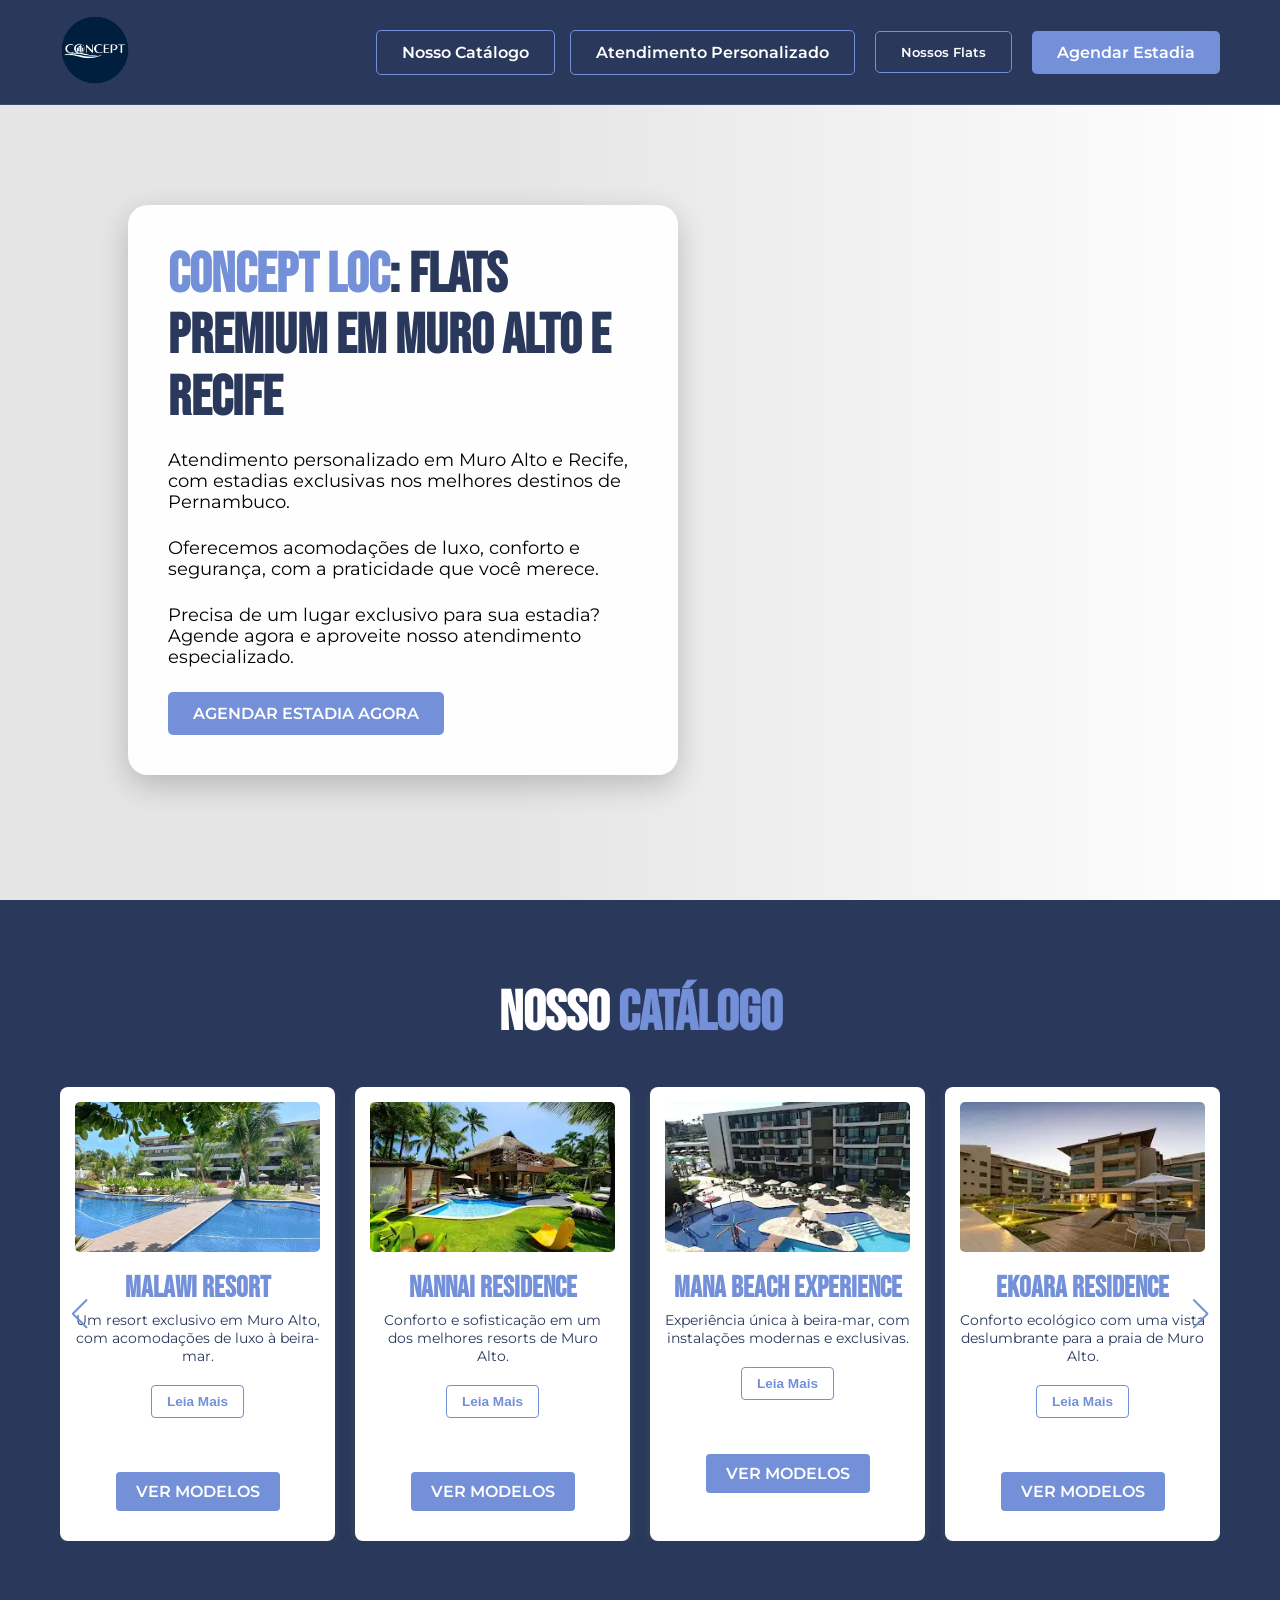
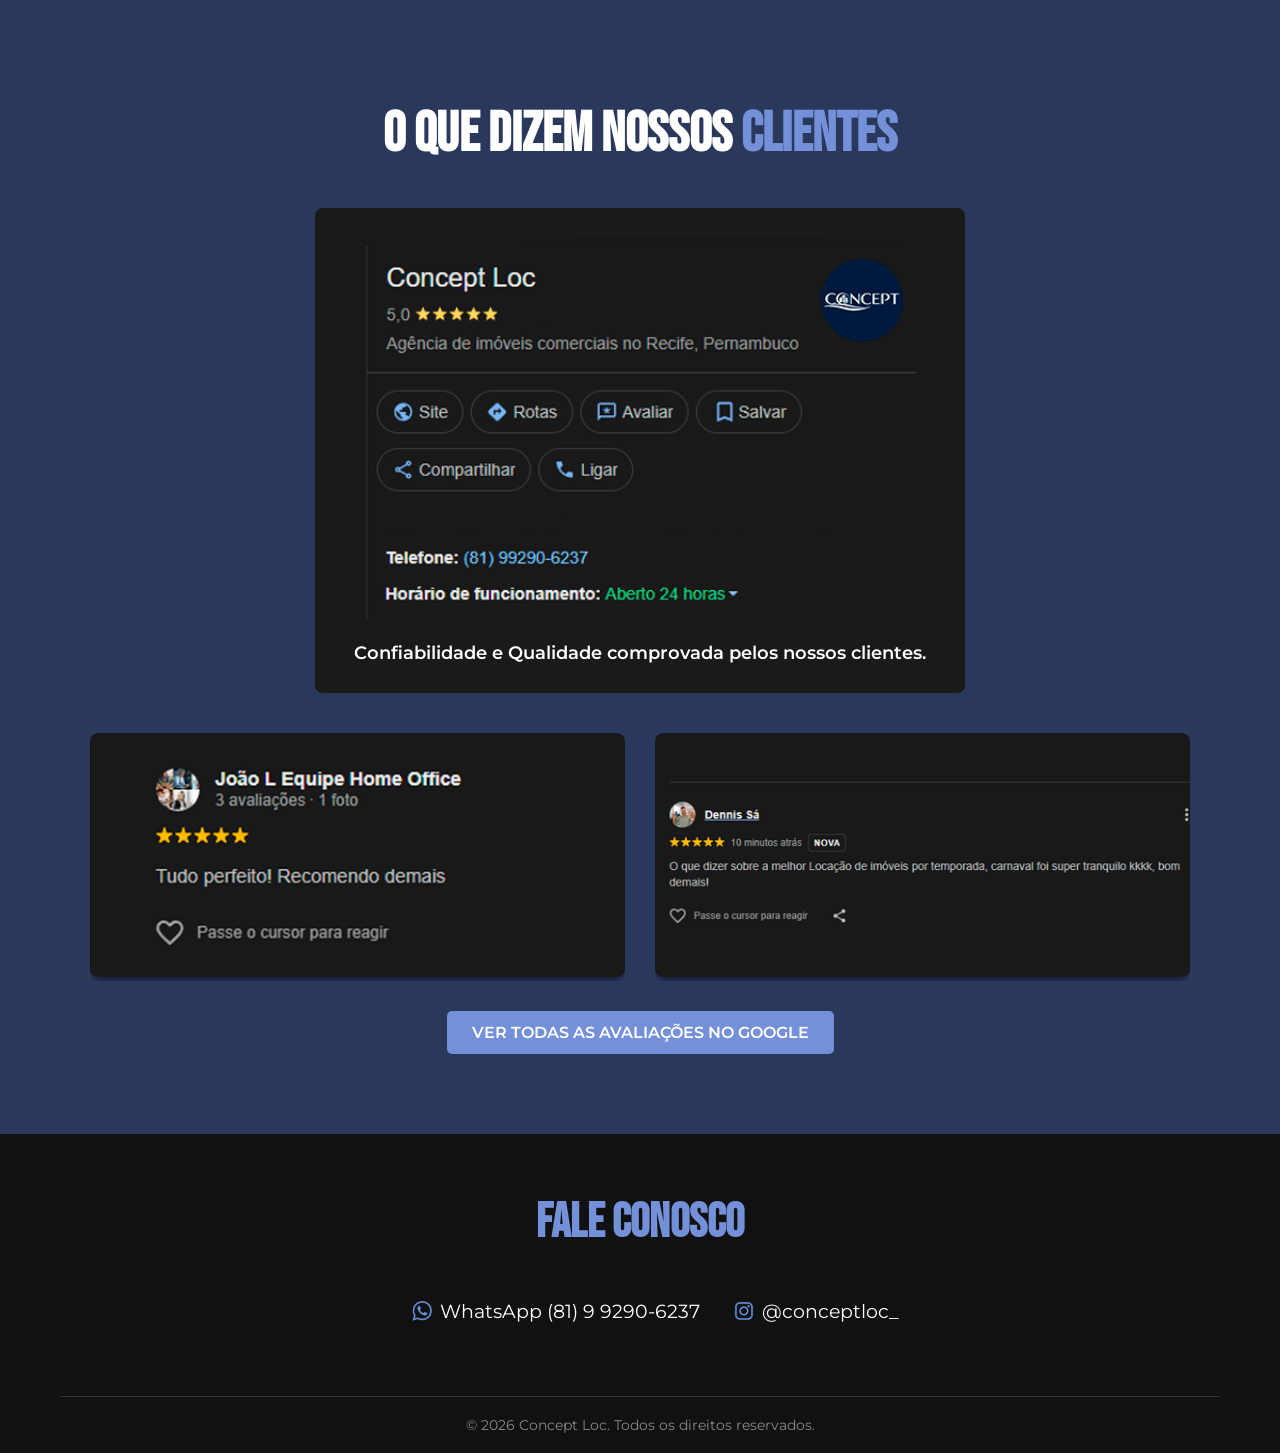
==== index.html @ c7fd6f1e "first commit - Estrutura Concept Loc" ====
<!DOCTYPE html>
<html lang="pt-br">

<head>
    <meta charset="UTF-8">
    <meta name="viewport" content="width=device-width, initial-scale=1.0">

    <title>Concept Loc | Flats Premium em Muro Alto e Recife - PE</title>

    <meta name="description" content="Estadias premium em flats exclusivos nos melhores destinos de Pernambuco. Unidades em Muro Alto e Recife com conforto, segurança e atendimento personalizado.">

    <meta name="robots" content="index, follow">

    <!-- Ajuste para o domínio oficial quando estiver definido -->
    <link rel="canonical" href="https://www.conceptloc.com.br/">

    <!-- Open Graph (Facebook, WhatsApp, Instagram DM, etc.) -->
    <meta property="og:locale" content="pt_BR">
    <meta property="og:site_name" content="Concept Loc">
    <meta property="og:title" content="Concept Loc | Estadias Premium em Flats Exclusivos em Pernambuco">
    <meta property="og:description" content="Hospedagem de alto padrão em Muro Alto e Recife. Flats selecionados com conforto, segurança e atendimento personalizado para lazer ou negócios.">
    <meta property="og:type" content="website">
    <meta property="og:url" content="https://www.conceptloc.com.br/">
    <!-- Ajuste para a URL real da imagem de destaque/logo -->
    <meta property="og:image" content="https://www.conceptloc.com.br/img/Logo-Concept Redonda.png">

    <!-- Twitter Cards -->
    <meta name="twitter:card" content="summary_large_image">
    <meta name="twitter:title" content="Concept Loc | Flats Premium em Muro Alto e Recife">
    <meta name="twitter:description" content="Estadias premium em Pernambuco com flats exclusivos, conforto, segurança e atendimento personalizado.">
    <meta name="twitter:image" content="https://www.conceptloc.com.br/img/Logo-Concept Redonda.png">

    <link href="https://fonts.googleapis.com/css2?family=Bebas+Neue&family=Montserrat:wght@400;600;700&display=swap" rel="stylesheet">
    <link rel="stylesheet" href="style.css">
    <link rel="stylesheet" href="https://unpkg.com/swiper/swiper-bundle.min.css"/>

    <link rel="icon" type="image/png" href="img/Logo-Concept Redonda.png">

    <link rel="apple-touch-icon" href="img/Logo-Concept Redonda.png">
</head>

<body>


    <header class="header">
    <div class="container navbar">
        <a href="#" class="logo-link">
            <img src="img/Logo-Concept Redonda.png" alt="Concept Loc" class="logo-img">
        </a>
        <nav>
            <div class="menu-mobile">
                <a href="#catalogo" class="btn btn-secundario">Nosso Catálogo</a>
                <a href="#atendimento" class="btn btn-secundario">Atendimento Personalizado</a>
                
                <div class="dropdown">
                    <button class="btn btn-secundario dropdown-btn">Nossos Flats</button>
                    
                    <div class="dropdown-content">
                        <a href="#muro-alto">Muro Alto</a>
                        <a href="#nannai">Nannai</a>
                        <a href="#mana-beach">Mana Beach</a>
                        <a href="#ekoara">Ekoara</a>
                        <a href="#recife">Recife</a>
                    </div>
                </div>
            </div>
            
            <a href="https://wa.me/5581992906237?text=Olá!%20Vim%20pelo%20site%20da%20Concept%20e%20gostaria%20de%20mais%20informações." class="btn btn-primario whatsapp-btn">Agendar Estadia</a>
            
            <button class="hamburger-btn" aria-label="Abrir Menu">
                <span class="bar"></span>
                <span class="bar"></span>
                <span class="bar"></span>
            </button>
        </nav>
    </div>
</header>

    <section class="hero-section">
    <div class="hero-content">
        <h1><span class="text-roxo">Concept Loc</span>: Flats Premium em Muro Alto e Recife</h1>
        
        <p>Atendimento personalizado em Muro Alto e Recife, com estadias exclusivas nos melhores destinos de Pernambuco.</p>
        
        <p>Oferecemos acomodações de luxo, conforto e segurança, com a praticidade que você merece.</p>
        
        <p>Precisa de um lugar exclusivo para sua estadia? Agende agora e aproveite nosso atendimento especializado.</p>

        <a href="https://wa.me/5581992906237?text=Olá!%20Vim%20pelo%20site%20da%20Concept%20e%20gostaria%20de%20mais%20informações." target="_self" class="btn btn-primario btn-contato-hero">AGENDAR ESTADIA AGORA</a>
    </div>
</section>

    <section class="servicos-section" id="servicos">
    <div class="container">
        <h2 class="title-section">NOSSO <span class="text-roxo">CATÁLOGO</span></h2>

        <div class="swiper mySwiper">
            <div class="swiper-wrapper">

                <!-- Muro Alto: Malawi Resort -->
                <div class="swiper-slide servico-card">
                    <img src="img/Malawi Resort.webp" alt="Malawi Resort" loading="lazy" class="servico-img">
                    <h3>Malawi Resort</h3>
                    <p>Um resort exclusivo em Muro Alto, com acomodações de luxo à beira-mar.</p>
                    <button class="btn-leia-mais" data-titulo="Malawi Resort"
                        data-descricao="<p>• Localizado em Muro Alto</p><p>• Praia privativa</p><p>• Acomodações de alto padrão</p>">Leia Mais</button>
                    <span class="preco-card">Luxo</span>
                    <a href="https://wa.me/5581992906237?text=Olá!%20Vim%20pelo%20site%20da%20Concept%20e%20gostaria%20de%20mais%20informações." target="_self" class="btn-card">VER MODELOS</a>
                </div>

                <!-- Muro Alto: Nannai Residence -->
                <div class="swiper-slide servico-card">
                    <img src="img/Nannai Muro Residence.webp" alt="Nannai Residence" loading="lazy" class="servico-img">
                    <h3>Nannai Residence</h3>
                    <p>Conforto e sofisticação em um dos melhores resorts de Muro Alto.</p>
                    <button class="btn-leia-mais" data-titulo="Nannai Residence"
                        data-descricao="<p>• Localizado em Muro Alto</p><p>• Infraestrutura completa</p><p>• Atividades exclusivas</p>">Leia Mais</button>
                    <span class="preco-card">Conforto</span>
                    <a href="https://wa.me/5581992906237?text=Olá!%20Vim%20pelo%20site%20da%20Concept%20e%20gostaria%20de%20mais%20informações." target="_self" class="btn-card">VER MODELOS</a>
                </div>

                <!-- Muro Alto: Mana Beach Experience -->
                <div class="swiper-slide servico-card">
                    <img src="img/Mana Beach Experience.webp" alt="Mana Beach Experience" loading="lazy" class="servico-img">
                    <h3>Mana Beach Experience</h3>
                    <p>Experiência única à beira-mar, com instalações modernas e exclusivas.</p>
                    <button class="btn-leia-mais" data-titulo="Mana Beach Experience"
                        data-descricao="<p>• Localizado em Muro Alto</p><p>• Praia privada</p><p>• Comodidades premium</p>">Leia Mais</button>
                    <span class="preco-card">Exclusivo</span>
                    <a href="https://wa.me/5581992906237?text=Olá!%20Vim%20pelo%20site%20da%20Concept%20e%20gostaria%20de%20mais%20informações." target="_self" class="btn-card">VER MODELOS</a>
                </div>

                <!-- Muro Alto: Ekoara Residence -->
                <div class="swiper-slide servico-card">
                    <img src="img/Ekoara Residence.webp" alt="Ekoara Residence" loading="lazy" class="servico-img">
                    <h3>Ekoara Residence</h3>
                    <p>Conforto ecológico com uma vista deslumbrante para a praia de Muro Alto.</p>
                    <button class="btn-leia-mais" data-titulo="Ekoara Residence"
                        data-descricao="<p>• Sustentabilidade e conforto</p><p>• Localização privilegiada</p><p>• Ideal para famílias</p>">Leia Mais</button>
                    <span class="preco-card">Sustentável</span>
                    <a href="https://wa.me/5581992906237?text=Olá!%20Vim%20pelo%20site%20da%20Concept%20e%20gostaria%20de%20mais%20informações." target="_self" class="btn-card">VER MODELOS</a>
                </div>

                <!-- Recife: Icon Designer Living -->
                <div class="swiper-slide servico-card">
                    <img src="img/Icon Designer Living.webp" alt="Icon Designer Living" loading="lazy" class="servico-img">
                    <h3>Icon Designer Living</h3>
                    <p>Residência moderna e sofisticada no coração de Recife.</p>
                    <button class="btn-leia-mais" data-titulo="Icon Designer Living"
                        data-descricao="<p>• Localização em Recife</p><p>• Design contemporâneo</p><p>• Serviços de luxo</p>">Leia Mais</button>
                    <span class="preco-card">Elegante</span>
                    <a href="https://wa.me/5581992906237?text=Olá!%20Vim%20pelo%20site%20da%20Concept%20e%20gostaria%20de%20mais%20informações." target="_self" class="btn-card">VER MODELOS</a>
                </div>

                <!-- Recife: Beach Class Convention -->
                <div class="swiper-slide servico-card">
                    <img src="img/Beach Class Convention.webp" alt="Beach Class Convention" loading="lazy" class="servico-img">
                    <h3>Beach Class Convention</h3>
                    <p>Experiência de luxo no centro de Recife com acesso direto à praia.</p>
                    <button class="btn-leia-mais" data-titulo="Beach Class Convention"
                        data-descricao="<p>• Localização central em Recife</p><p>• Acesso exclusivo à praia</p><p>• Atendimento 5 estrelas</p>">Leia Mais</button>
                    <span class="preco-card">Premium</span>
                    <a href="https://wa.me/5581992906237?text=Olá!%20Vim%20pelo%20site%20da%20Concept%20e%20gostaria%20de%20mais%20informações." target="_self" class="btn-card">VER MODELOS</a>
                </div>

                <!-- Recife: Beach Class Santa Maria -->
                <div class="swiper-slide servico-card">
                    <img src="img/Beach Class Santa Maria.webp" alt="Beach Class Santa Maria" loading="lazy" class="servico-img">
                    <h3>Beach Class Santa Maria</h3>
                    <p>Acomodações de alto padrão, a poucos metros da praia.</p>
                    <button class="btn-leia-mais" data-titulo="Beach Class Santa Maria"
                        data-descricao="<p>• Localizado no centro de Recife</p><p>• Conforto e lazer</p><p>• Para toda a família</p>">Leia Mais</button>
                    <span class="preco-card">Exclusivo</span>
                    <a href="https://wa.me/5581992906237?text=Olá!%20Vim%20pelo%20site%20da%20Concept%20e%20gostaria%20de%20mais%20informações." target="_self" class="btn-card">VER MODELOS</a>
                </div>

            </div>
            <div class="swiper-button-next"></div>
            <div class="swiper-button-prev"></div>
        </div>
    </div>
</section>

    <!--
    <section class="marcas-section" id="marcas">
    <div class="container">
        <h2 class="title-section">NOSSAS <span class="text-roxo">LENTES</span></h2>
        
        <div class="swiper mySwiperMarcas">
            <div class="swiper-wrapper">
                <div class="swiper-slide logo-slide">
                    <img src="img/Lente-Kodak.jpg" alt="Lentes Kodak">
                </div>
                <div class="swiper-slide logo-slide">
                    <img src="img/Crizal.webp" alt="Lentes Crizal">
                </div>
                <div class="swiper-slide logo-slide">
                    <img src="img/Hoya.jpg" alt="Lentes Hoya">
                </div>
                <div class="swiper-slide logo-slide">
                    <img src="img/Varilux.jpg" alt="Lentes Varilux">
                </div>
                <div class="swiper-slide logo-slide">
                    <img src="img/transitions-optical-logo.png" alt="Lentes Transitions">
                </div>
                <div class="swiper-slide logo-slide">
                    <img src="img/Zeiss.png" alt="Lentes Zeiss">
                </div>
            </div>
        </div>
    </div>
</section>

-->

    <section class="reviews-section" id="avaliacoes">
        <div class="container">
            <h2 class="title-section">O QUE DIZEM NOSSOS <span class="text-roxo">CLIENTES</span></h2>

            <div class="nota-maxima-destaque">
                <img src="img/Concept Avaliações.png" alt="Alexandre Ótica tem Nota Máxima 5.0 no Google"
                    class="nota-img">
                <p>Confiabilidade e Qualidade comprovada pelos nossos clientes.</p>
            </div>

            <div class="swiper mySwiperReviews">
                <div class="swiper-wrapper">

                    <div class="swiper-slide review-slide">
                        <img src="img/Avaliação 1.png" alt="Print da avaliação 1 de cliente Alexandre Ótica" class="review-print">
                    </div>

                    <div class="swiper-slide review-slide">
                        <img src="img/Avaliação 2.png" alt="Print da avaliação 2 de cliente Alexandre Ótica" class="review-print">
                    </div>

                    <div class="swiper-slide review-slide">
                        <img src="img/Avaliação 3.png" alt="Print da avaliação 3 de cliente Alexandre Ótica" class="review-print">
                    </div>

                    <div class="swiper-slide review-slide">
                        <img src="img/Avaliação 4.png" alt="Print da avaliação 4 de cliente Alexandre Ótica" class="review-print">
                    </div>

                </div>

            </div>

            <a href="https://share.google/L5ARqfxOx1Hj3ybvo"
                target="_blank" class="btn btn-primario btn-avalie">
                VER TODAS AS AVALIAÇÕES NO GOOGLE
            </a>
        </div>
    </section>

    <footer class="footer-section" id="contato">
        <div class="container footer-principal">

            <div class="footer-top-row">

                <div class="footer-item">
                    <h4>FALE CONOSCO</h4>
                    <a href="https://wa.me/5581992906237?text=Olá!%20Vim%20pelo%20site%20da%20Concept%20e%20gostaria%20de%20mais%20informações." target="_self" class="social-link">
                        <img src="img/whatsapp logo.png" alt="WhatsApp" class="icon">
                        WhatsApp (81) 9 9290-6237
                    </a>
                    <a href="https://www.instagram.com/conceptloc_/" target="_blank" class="social-link">
                        <img src="img/instagram logo.png" alt="Instagram" class="icon">
                        @conceptloc_
                    </a>
                </div>
            </div>

            <div class="footer-copyright">
                <p>&copy; 2026 Concept Loc. Todos os direitos reservados.</p>
            </div>

        </div>
    </footer>

    <button id="scrollToTopBtn" title="Voltar ao Topo">
        &#9650;
    </button>

    <div id="modal-container" class="modal-container">
        <div class="modal-content">
            <button id="modal-close" class="modal-close">&times;</button>
            <h3 id="modal-title">Título do Serviço</h3>
            <p id="modal-description">Descrição detalhada do serviço.</p>
            <div id="modal-image-container">
            </div>
            <a id="modal-whatsapp-link" href="https://wa.me/5581992906237?text=Olá!%20Vim%20pelo%20site%20da%20Concept%20e%20gostaria%20de%20mais%20informações." target="_self" class="btn btn-primario modal-btn-agendar">AGENDAR VIA
                WHATSAPP</a>
        </div>
    </div>

    <script src="https://unpkg.com/swiper/swiper-bundle.min.js"></script>
    <script src="script.js"></script>
</body>

</html>
---- style.css ----
/* VARIÁVEIS DE COR E FONTE */
:root {
    --roxo-principal: #7390d8; /* Roxo para títulos e CTAs */
    --preto-fundo: #2a385c;
    --branco-texto: #ffffff;
    --bebas: 'Bebas Neue', sans-serif;
    --montserrat: 'Montserrat', sans-serif;
}

/* ESTILOS GERAIS */
* {
    margin: 0;
    padding: 0;
    box-sizing: border-box;
}

body {
    font-family: var(--montserrat);
    background-color: var(--preto-fundo);
    color: var(--branco-texto);
}

.container {
    max-width: 1200px;
    margin: 0 auto;
    padding: 0 20px;
}

/* --- TEXTO COM COR PERSONALIZADA (para 'SEU CARRO') --- */
.text-roxo {
    color: var(--roxo-principal);
}


/* --- BOTÕES (CTAs) --- */
.btn {
    display: inline-block;
    padding: 12px 25px;
    text-decoration: none;
    font-family: var(--montserrat);
    font-weight: 600;
    border-radius: 5px;
    transition: background-color 0.3s ease;
}

/* Botão principal (Agenda Agora Mesmo) */
.btn-primario {
    background-color:#7390d8;
    color: var(--branco-texto);
    border: none;
}
.btn-primario:hover {
    background-color: #2a385c; /* Roxo um pouco mais escuro */
}

/* Botão secundário (Nossos Serviços) */
.btn-secundario {
    /* CORRIGIDO: Cor do texto (letra) para branco */
    color: var(--cor-texto-principal); 
    border: 1px solid var(--roxo-principal);
    background-color: transparent; /* Mantém o fundo transparente */
}

.btn-secundario:hover {
    /* Manteve a lógica de hover original, mas com o texto branco */
    background-color: var(--roxo-principal);
    color: var(--cor-texto-principal);
}


/* --- CABEÇALHO / NAVBAR --- */
.header {
    background-color: var(--preto-fundo);
    width: 100%;
    /* Adicione estas propriedades para fixar o header */
    position: fixed; 
    top: 0;
    z-index: 1000; /* Garante que fique acima de outros elementos */
    /* Adicione esta transição para o efeito de deslize */
    transition: top 0.3s ease-in-out; 
    padding: 15px 0; /* Ajuste o padding, se necessário, para o header */
    border-bottom: 1px solid rgba(255, 255, 255, 0.1); /* Linha sutil para separar */
}

.header.hidden {
    top: -100px; /* Ajuste este valor se a altura do seu header for maior que 100px */
}

.navbar {
    display: flex;
    justify-content: space-between;
    align-items: center;
}

nav {
    display: flex;
    align-items: center; /* Alinha todos os itens (menu, whatsapp, hambúrguer) verticalmente */
    gap: 15px; /* Espaço entre os elementos de navegação */
}

/* --- LOGO (IMAGEM) --- */
.logo-img {
    height: 70px; /* Altura corrigida */
    width: auto;
    background-color: transparent; 
}

/* --- ESTILOS DO DROPDOWN (SUBMENU) --- */

/* Container pai (onde o botão "Mais Serviços" está) */
.dropdown {
    position: relative;
    display: inline-block;
    /* Ajuste o gap para encaixar o menu */
    margin: 0 5px; 
}

/* O botão que já está estilizado (btn btn-secundario) */
.dropdown-btn {
    display: inline-block;
    padding: 12px 25px;
    font-family: var(--montserrat);
    font-weight: 600;
    border-radius: 5px;
    transition: background-color 0.3s, border-color 0.3s, color 0.3s;
    
    /* Garante que ele herde corretamente as cores do .btn-secundario */
    /* Removido: background-color: transparent; */
    color: var(--branco-texto); /* <--- AJUSTADO PARA BRANCO */
    border: 1px solid var(--roxo-principal); /* <--- AJUSTADO PARA 1PX */
    
    /* Estilos específicos do botão/dropdown */
    cursor: pointer;
    line-height: normal;
    text-align: center;
}
.dropdown-btn:hover {
    background-color: var(--roxo-principal); /* Fundo roxo */
    color: var(--branco-texto); /* Texto branco no hover */
}


/* O conteúdo do submenu (inicialmente escondido) */

.dropdown.active .dropdown-content {
    display: block;
}

.dropdown-content {
    display: none;
    position: absolute;
    /* Posição no eixo X para alinhar com o botão */
    right: 0; 
    /* Posição no eixo Y, abaixo do botão */
    top: 100%; 
    background-color: var(--preto-fundo);
    min-width: 250px;
    box-shadow: 0px 8px 16px 0px rgba(0,0,0,0.5);
    z-index: 10; /* Garante que o menu fique por cima de outros elementos */
    border: 1px solid var(--roxo-principal);
    border-top: none; /* Para parecer que 'continua' do botão */
}

/* Estilo dos links dentro do submenu */
.dropdown-content a {
    color: var(--branco-texto);
    padding: 12px 16px;
    text-decoration: none;
    display: block;
    font-weight: 400;
    font-size: 0.95rem;
    border-bottom: 1px solid rgba(255, 255, 255, 0.1);
}

.dropdown-content a:last-child {
    border-bottom: none;
}

/* Efeito de hover nos links do submenu */
.dropdown-content a:hover {
    background-color: var(--roxo-principal);
    color: var(--branco-texto);
}

/* Ação: Mostra o submenu quando o mouse está sobre o container principal */
.dropdown:hover .dropdown-content {
    display: block;
}

/* --- SEÇÃO HERO --- */
.hero-section {
    background: linear-gradient(to right, rgba(0, 0, 0, 0.1) 40%, transparent 100%), 
                url('img/Mulher\ apontando\ e\ sorrindo.png') no-repeat right center/contain;
    background-color: #ffffff; 
    height: 100vh;
    display: flex;
    justify-content: flex-start; 
    align-items: center;
    text-align: left; 
    padding: 80px 10% 0 10%; 
    min-height: 600px;
}

.hero-content {
    max-width: 550px; 
    background-color: rgba(255, 255, 255, 0.95); /* Retângulo Branco com leve transparência */
    padding: 40px; /* Espaço interno para o texto não encostar na borda do retângulo */
    border-radius: 20px; /* Bordas arredondadas */
    box-shadow: 0 10px 30px rgba(0, 0, 0, 0.2); /* Sombra para dar profundidade */
}

.hero-content h1 {
    font-family: var(--bebas);
    font-size: 3.5rem; /* Reduzi levemente para caber melhor no container */
    color: #2a385c; /* Cor escura para contrastar com o fundo branco */
    margin-bottom: 20px;
    line-height: 1.1;
}

/* Mantendo sua classe de destaque, mas ajuste a cor para um roxo ou azul que combine com branco */
.text-roxo {
    color: #7390d8; 
}

.hero-content p {
    font-size: 1.1rem;
    font-weight: 400;
    margin-bottom: 25px;
    color: #000000; /* Texto cinza escuro para melhor leitura no branco */
}

/* Ajuste do botão para destacar sobre o branco */
.hero-content .btn-primario {
    display: inline-block;
}

/* Responsividade */
@media (max-width: 768px) {
    .hero-section {
        background: linear-gradient(rgba(0, 0, 0, 0.6), rgba(0, 0, 0, 0.6)), 
                    url('img/Mulher\ apontando\ e\ sorrindo.png') no-repeat center center/cover;
        text-align: center;
        justify-content: center;
        padding: 20px;
    }
    
    .hero-content {
        padding: 30px 20px;
        background-color: rgba(255, 255, 255, 0.9);
    }

    .hero-content h1 {
        font-size: 2.8rem;
    }
}

/* --- SEÇÃO SERVIÇOS / CARROSSEL --- */
.servicos-section {
    padding: 80px 0;
    text-align: center;
}

.title-section {
    font-family: var(--bebas);
    font-size: 3.5rem;
    margin-bottom: 40px;
}

/* Estilo do Cartão de Serviço */
.servico-card {
    background-color: #ffffff;
    padding: 15px;
    border-radius: 8px;
    box-shadow: 0 4px 8px rgba(145, 150, 74, 0.2);
    display: flex;
    flex-direction: column;
    align-items: center;
    text-align: center;
    height: auto !important;
}

.servico-img {
    width: 100%;
    height: 150px;
    object-fit: cover;
    border-radius: 5px;
    margin-bottom: 15px;
}

.servico-card h3 {
    font-family: var(--bebas);
    font-size: 1.8rem;
    color: var(--roxo-principal);
    margin-bottom: 5px;
}

.servico-card p {
    font-size: 0.9rem;
    color: #2a385c;
    flex-grow: 1;
    margin-bottom: 15px;
}

.btn-leia-mais {
    display: block;
    padding: 8px 15px;
    background-color: var(--roxo-principal); 
    color: var(--branco-texto);
    text-decoration: none;
    font-weight: 600;
    border-radius: 4px;
    border: none;
    cursor: pointer;
    transition: background-color 0.3s;
    margin-bottom: 10px;
    font-size: 0.9rem;
    align-self: stretch;
}

.btn-leia-mais:hover {
    background-color: #2a385c;
}

.preco-card {
    font-size: 1.5rem;
    font-weight: 700;
    color: var(--branco-texto);
    display: block;
    margin-bottom: 15px;
}

.btn-card {
    display: inline-block;
    padding: 10px 20px;
    background-color: var(--roxo-principal);
    color: var(--branco-texto);
    text-decoration: none;
    font-weight: 600;
    border-radius: 4px;
    transition: background-color 0.3s;
    margin-bottom: 15px;
}

.btn-card:hover {
    background-color: #2a385c;
}


/* --- SEÇÃO MARCAS (CARROSSEL INFINITO) --- */
.marcas-section {
    padding: 20px 0;
    background-color: #fff; 
    border-top: 1px solid #eee;
    overflow: hidden; 
}

.title-section {
    margin-bottom: 40px; /* Reduzi o padding de 80px para 40px para ficar mais próximo das logos */
    text-align: center;
}

.logo-slide {
    display: flex;
    justify-content: center;
    align-items: center;
    height: 100px;
    transition: transform 0.3s ease;
}

/* Efeito de zoom sutil ao passar o mouse */
.logo-slide:hover {
    transform: scale(1.1);
}

.logo-slide img {
    max-width: 150px;
    max-height: 60px;
    object-fit: contain;
    filter: none !important; /* Sempre coloridas */
    opacity: 1 !important;    /* Brilho total */
}

/* Remove a transição brusca do Swiper para parecer uma esteira contínua */
.mySwiperMarcas .swiper-wrapper {
    transition-timing-function: linear !important;
}


/* --- ESTILOS DA SEÇÃO DE AVALIAÇÕES --- */
.reviews-section {
    padding: 80px 0;
    text-align: center;
}

/* Estilo para o Destaque da Nota Máxima */
.nota-maxima-destaque {
    background-color: #1a1a1a; /* Fundo sutil para destacar */
    padding: 30px;
    border-radius: 8px;
    margin: 40px auto;
    max-width: 650px;
}

.nota-maxima-destaque .nota-img {
    width: 100%; /* Garante que a imagem se ajuste ao container */
    max-width: 1100px; /* Limita o tamanho da imagem da nota */
    height: auto;
    margin-bottom: 15px;
}

.nota-maxima-destaque p {
    font-size: 1.1rem;
    font-weight: 600;
    color: var(--branco-texto);
}

/* Estilo do Carrossel de Reviews */
.mySwiperReviews {
    max-width: 1100px; /* Limita a largura do carrossel */
    margin: 40px auto 30px auto; /* Espaçamento: 40px em cima, 60px em baixo */
    padding-bottom: 40px; /* Espaço para as bolinhas de paginação */
}

.review-slide {
    display: flex;
    justify-content: center;
    align-items: flex-start; /* Alinha o conteúdo ao topo se o carrossel tiver altura fixa */
    height: auto !important; /* Permite que o slide se ajuste à altura da imagem */
    border-radius: 8px;
    overflow: hidden;
}

.review-print {
    width: 100%; /* O print ocupa toda a largura do slide */
    height: auto;
    border-radius: 8px;
    /* Pode adicionar uma sombra para o efeito de "card" */
    box-shadow: 0 4px 15px rgba(0, 0, 0, 0.5); 
}


/* Cor dos pontos de paginação (reutilizando a cor roxa) */
.swiper-pagination-bullet-active {
    background: var(--roxo-principal) !important;
}

/* Estilo para o botão que irá abaixo do carrossel */
.btn-avalie {
    margin-top: 0px;
}

/* --- SEÇÃO CTA FINAL --- */
.cta-final-section {
    padding: 80px 0;
    text-align: center;
    background-color: var(--roxo-principal); /* Destaque em Roxo */
    color: var(--branco-texto);
}

.cta-final-section h2 {
    font-family: var(--bebas);
    font-size: 3rem;
    margin-bottom: -15px;
}

.cta-final-section p {
    font-size: 1.2rem;
    margin-bottom: 30px;
}

.cta-final-section .cta-btn {
    background-color: var(--preto-fundo); /* Botão Preto sobre o fundo Roxo */
    border: 2px solid var(--branco-texto);
}

.cta-final-section .cta-btn:hover {
    background-color: #1a1a1a;
    border-color: var(--branco-texto);
}

/* --- RODAPÉ (FOOTER) --- */
.footer-section {
    background-color: #111111;
    padding: 60px 0 0; /* Remove o padding de baixo, pois o copyright terá o seu */
}

/* Container para Localização e Fale Conosco (Top Row) */
.footer-top-row {
    display: flex;
    justify-content: space-around; /* Distribui o espaço entre os dois blocos */
    gap: 30px;
    padding-bottom: 40px;
    border-bottom: 1px solid #333; /* Linha divisória sutil */
}

.footer-item {
    /* Garante que ocupem 50% cada, alinhados no centro */
    flex-basis: 50%; 
    text-align: center;
    
}

.footer-item h4 {
    font-family: var(--bebas);
    font-size: 3rem;
    color: var(--roxo-principal);
    margin-bottom: 15px;
}

.footer-item p {
    font-size: 0.95rem;
    line-height: 1.6;
    color: rgba(255, 255, 255, 0.7);
}

/* Estilo para links de contato (WhatsApp e Insta) */
.social-link {
    display: inline-flex;
    align-items: center;
    color: #fff;
    text-decoration: none;
    font-size: 1.2rem; /* Aumentei um pouco o texto para acompanhar o ícone grande */
    margin: 5px 0;    /* Espaçamento vertical entre os links */
    transition: color 0.3s;
    width: fit-content; /* Garante que o link ocupe apenas o espaço necessário */
}

/* Ícones mantidos (se você os tiver adicionado) */
.social-link .icon {
    width: 80px;  /* Ajustei para 80px para não ficar desproporcional ao texto, mas você pode voltar para 100px */
    height: 80px; 
    margin-right: -22px; /* MARGEM NEGATIVA: Isso puxa o texto para "dentro" do espaço do ícone */
    object-fit: contain;
}

.social-link:hover {
    color: var(--roxo-principal);
    transform: scale(1.02); /* Dá um leve destaque ao passar o mouse */
}


/* --- DIREITOS RESERVADOS (BOTTOM) --- */
.footer-copyright {
    text-align: center;
    padding: 20px 0;
}

.footer-copyright p {
    font-size: 0.85rem;
    color: rgba(255, 255, 255, 0.5);
    margin: 0;
}

/* --- BOTÃO VOLTAR AO TOPO --- */
#scrollToTopBtn {
    display: none; /* Começa escondido, o JS vai mostrar */
    position: fixed;
    bottom: 20px;
    right: 20px;
    z-index: 9999; /* Garante que fique acima de todos os outros elementos */
    width: 50px;
    height: 50px;
    background-color: var(--roxo-principal);
    color: var(--branco-texto);
    border: none;
    border-radius: 50%;
    cursor: pointer;
    font-size: 24px;
    line-height: 50px; /* Centraliza o texto/ícone verticalmente */
    text-align: center;
    box-shadow: 0 4px 8px rgba(0, 0, 0, 0.4);
    transition: background-color 0.3s, opacity 0.3s;
}

#scrollToTopBtn:hover {
    background-color: #ffffff; /* Roxo um pouco mais escuro */
}

/* --- ESTILO DO BOTÃO LEIA MAIS --- */
.btn-leia-mais {
    display: inline-block;
    padding: 8px 15px;
    background-color: transparent; /* Fundo transparente */
    color: var(--roxo-principal); /* Texto roxo */
    border: 1px solid var(--roxo-principal); /* Borda roxa sutil */
    text-decoration: none;
    font-weight: 600;
    font-size: 0.85rem;
    border-radius: 4px;
    transition: all 0.3s;
    margin-top: 5px; /* Espaço entre o parágrafo e o botão */
    margin-bottom: 10px; /* Espaço entre "Leia Mais" e "Preço/Agendar" */
    cursor: pointer;
}

.btn-leia-mais:hover {
    background-color: var(--roxo-principal);
    color: var(--branco-texto);
}

/* --- ESTILOS DO MODAL (POP-UP) --- */
.modal-container {
    display: none; /* Começa escondido, o JS muda para 'flex' */
    position: fixed;
    top: 0;
    left: 0;
    width: 100%;
    height: 100%;
    background-color: rgba(0, 0, 0, 0.85); /* Fundo escuro transparente */
    z-index: 2000; /* Acima de tudo */
    justify-content: center;
    align-items: center;
    padding: 20px;
}

.modal-content {
    background-color: #1a1a1a; /* Fundo do modal mais escuro que a página */
    padding: 30px;
    border-radius: 8px;
    width: 90%;
    max-width: 500px;
    position: relative;
    box-shadow: 0 5px 15px rgba(0, 0, 0, 0.5);
    animation: fadeIn 0.3s ease-out;
}

@keyframes fadeIn {
    from { opacity: 0; transform: translateY(-20px); }
    to { opacity: 1; transform: translateY(0); }
}

.modal-close {
    position: absolute;
    top: 10px;
    right: 15px;
    background: none;
    border: none;
    color: var(--roxo-principal);
    font-size: 2rem;
    cursor: pointer;
}

.modal-content h3 {
    font-family: var(--bebas);
    font-size: 2.5rem;
    color: var(--roxo-principal);
    margin-bottom: 15px;
    border-bottom: 1px solid #333;
    padding-bottom: 5px;
}

.modal-content p {
    font-size: 1rem;
    line-height: 1.6;
    color: #ccc;
    margin-bottom: 10px;
    /* Estilo para as listas de bullet points que você forneceu */
    padding-left: 20px; 
    position: relative;
}

.modal-content p::before {
    content: '★'; /* Ícone de estrela como bullet point */
    color: var(--roxo-principal);
    position: absolute;
    left: 0;
    font-size: 0.8rem;
    top: 4px;
}

.modal-btn-agendar {
    margin-top: 20px;
    width: 100%; /* Botão de agendar em largura total */
    text-align: center;
}

/* --- ESTILOS PARA IFRAME RESPONSIVO (Google Reviews) --- */
.reviews-iframe-container-wrapper {
    margin: 40px auto;
    max-width: 800px; /* Limita a largura máxima do iframe no desktop */
    width: 100%;
    border-radius: 8px;
    overflow: hidden;
    box-shadow: 0 4px 15px rgba(0, 0, 0, 0.5);
}

.reviews-iframe-container-wrapper iframe {
    display: block; /* Remove espaços extras */
}

/* --- ESTILOS DOS BOTÕES DE NAVEGAÇÃO DO SWIPER (SETAS) --- */

/* Estilo para a cor das setas de navegação */
.swiper-button-next,
.swiper-button-prev {
    color: var(--roxo-principal) !important; /* Força a cor roxa definida */
    transition: transform 0.3s ease;
    /* Ajusta o tamanho da seta (o valor 'font-size' é usado como referência) */
    --swiper-navigation-size: 30px; 
}

/* Efeito ao passar o mouse */
.swiper-button-next:hover,
.swiper-button-prev:hover {
    transform: scale(1.1);
}

/* --- BOTÃO HAMBÚRGUER (SEMPRE OCULTO NO DESKTOP) --- */
.hamburger-btn {
    display: none; /* Oculto por padrão (Desktop) */
    background: none;
    border: none;
    cursor: pointer;
    padding: 10px;
    z-index: 1001; /* Fica acima do menu */
}

.hamburger-btn .bar {
    display: block;
    width: 25px;
    height: 3px;
    margin: 5px auto;
    background-color: var(--roxo-principal);
    transition: all 0.3s ease-in-out;
}


/* --- AJUSTE O MENU MOBILE PARA DESKTOP --- */
/* Garante que o menu mobile esteja em linha no Desktop */
.menu-mobile {
    display: flex; 
    align-items: center;
    gap: 15px; /* Espaçamento entre os botões */
}

/* Oculta o dropdown no DESKTOP quando o hover não estiver ativo, mas é melhor para mobile */
.menu-mobile .dropdown {
    /* Mantém o estilo que já está no seu CSS para desktop */
}

.whatsapp-btn {
    display: block; /* Garante que o WhatsApp esteja sempre visível no desktop */
}

/* --- MEDIA QUERIES (OTIMIZAÇÃO MOBILE) --- */

@media (max-width: 768px) {
    /* Ajustes Gerais para Telas Menores que 768px (Tablets e Celulares) */
    
    .container {
        padding: 0 15px; /* Reduz o padding lateral para maximizar o espaço */
    }
    
    .title-section {
        font-size: 3rem; /* Título de seção menor */
    }

    /* --- CABEÇALHO / NAVBAR --- */
    .header {
        padding: 10px 0; /* Padding menor no header */
    }

    .navbar {
        /* Mantenha o flex e use space-between para separar o logo da navegação */
        flex-direction: row; /* Volta a ser em linha */
        justify-content: space-between; /* Separa o logo da navegação */
        align-items: center; /* Alinha verticalmente */
        gap: 0; /* Remove o gap desnecessário */
        width: 100%; /* Garante que ocupe a largura total */
    }

    .logo-img {
        height: 45px; /* Ajuste para mobile */
    }
    
    /* Centraliza a navegação e ajusta o espaçamento dos botões */
    nav {
        display: flex;
        justify-content: flex-end; /* Mantém os botões à direita */
        width: auto; /* Permite que ocupe apenas o espaço necessário */
        gap: 5px; /* Adiciona um pequeno espaçamento entre os botões */
    }
    
    .btn {
        padding: 8px 10px; /* **DIMINUI OS BOTÕES** para que caibam na mesma linha */
        font-size: 0.8rem; /* Fonte menor */
        white-space: nowrap; /* Impede quebras de linha no texto do botão */
    }
    
    .btn-secundario {
        margin-right: 0; /* Remove a margem antiga */
    }

    .dropdown {
        /* Permite que o dropdown ocupe sua própria linha de navegação se necessário */
        width: auto; 
        margin: 0;
    }

    /* Ocultamos o hover para exibir o menu apenas por clique (melhor para touch) */
    .dropdown:hover .dropdown-content {
        display: none;
    }
    
    /* Faz o menu expandir para o lado */
    .dropdown-content {
        position: absolute;
        top: 100%;
        left: 0;
        right: auto;
        min-width: 200px;
        z-index: 100;
    }

    /* --- CORREÇÃO CRUCIAL PARA MOBILE: MOSTRAR NO CLIQUE --- */
    .dropdown.active .dropdown-content {
        display: block; 
    }
    /* -------------------------------------------------------- */
    
    /* --- SEÇÃO HERO --- */
    .hero-section {
        background: linear-gradient(rgba(0, 0, 0, 0.6), rgba(0, 0, 0, 0.6)), 
                    url('img/Pessoa\ com\ oculos\ 2\ Sem\ fundo.png') no-repeat center center/cover;
        text-align: center;
        justify-content: center;
        padding: 20px;
    }
    
    .hero-content {
        padding: 30px 20px;
        background-color: rgba(255, 255, 255, 0.9);
    }

    .hero-content h1 {
        font-size: 2.8rem;
    }

    /* --- SERVIÇOS / PACOTES --- */
    .servicos-section, .pacotes-section {
        padding: 60px 0; /* Reduz o padding vertical */
    }
    
    .servico-card {
        padding: 12px;
    }
    
    .servico-card h3 {
        font-size: 1.5rem; /* Título do card menor */
    }
    
    .preco-card {
        font-size: 1.3rem;
    }
    
    /* --- AVALIAÇÕES --- */
    .nota-maxima-destaque {
        padding: 20px;
        margin: 30px auto;
    }

    .nota-maxima-destaque p {
        font-size: 1rem;
    }
    
    /* Otimização dos prints de avaliação */
    .mySwiperReviews {
        padding-bottom: 30px; 
    }
    
    .review-print {
        max-width: 100%; /* Garante que a imagem ocupe o máximo de espaço do slide */
    }

    /* --- CTA FINAL --- */
    .cta-final-section {
        padding: 60px 0;
    }
    
    .cta-final-section h2 {
        font-size: 2rem;
    }
    
    .cta-final-section p {
        font-size: 1rem;
        margin-bottom: 20px;
    }

    /* --- RODAPÉ --- */
    .footer-section {
        padding-top: 40px;
    }
    
    .footer-top-row {
        flex-direction: column; 
        gap: 40px;
        padding-bottom: 30px;
    }
    
    .footer-item {
        /* Garante que ocupe a largura total no mobile e o texto continue centralizado */
        flex-basis: 100%;
        text-align: center;
    }

    /* Garante que os links de contato continuem centralizados */
    .social-link {
        display: flex;
        flex-direction: row;
        justify-content: center;
        margin: 8px 0; /* Ajusta a margem para empilhar se necessário */

    }
    
    .footer-copyright {
        padding: 15px 0;
    }
    
    #scrollToTopBtn {
        width: 40px;
        height: 40px;
        bottom: 50px;
        right: 50px;
        font-size: 20px;
        line-height: 40px;
    }
    .modal-content {
        max-width: 95%;
        padding: 20px;
    }

    .modal-content h3 {
        font-size: 1.8rem;
    }

    .modal-content p {
        font-size: 1rem;
    }

    .swiper-button-next,
    .swiper-button-prev {
        /* Diminui o tamanho das setas no mobile */
        --swiper-navigation-size: 20px; 
        
        /* Afasta um pouco das bordas (ajuste se necessário) */
        top: 50%;
        margin-top: -10px;
        transform: translateY(-50%);
    }

    /* MOSTRA O BOTÃO HAMBÚRGUER E OCULTA O MENU POR PADRÃO */
    .hamburger-btn {
        display: block; /* Mostra no Mobile */
        order: 2; /* Coloca o hambúrguer logo após o logo, se necessário, mas antes do WhatsApp */
        margin-right: 0;
    }

    /* Oculta os itens de navegação (exceto WhatsApp) por padrão no mobile */
    .menu-mobile {
        display: none; /* **OCULTA o menu completo por padrão no mobile** */
        flex-direction: column;
        position: absolute;
        top: 75px; 
        right: 0;
        width: 100%;
        background-color: var(--preto-fundo);
        border-top: 1px solid var(--roxo-principal);
        z-index: 999;
        padding: 20px;
        box-shadow: 0 8px 16px rgba(0, 0, 0, 0.5);
        align-items: flex-start;
        /* Adicionado para garantir o alinhamento correto dos itens */
        gap: 0; 
    }

    /* Classe para mostrar o menu quando o botão for clicado */
    .menu-mobile.active {
        display: flex;
    }
    
    /* Estilo dos links dentro do menu mobile */
    .menu-mobile a.btn {
        margin: 10px 0; /* Espaçamento vertical */
        width: 100%; /* Ocupa a largura total */
        text-align: left;
    }

    /* Ajuste para o Dropdown dentro do Menu Mobile */
    .menu-mobile .dropdown {
        width: 100%;
        margin: 10px 0;
    }
    .menu-mobile .dropdown-btn {
        width: 100%;
        text-align: left;
    }
    .menu-mobile .dropdown-content {
        position: static; /* Ocupa o fluxo normal para abrir abaixo */
        width: 100%;
        border-top: 1px solid var(--roxo-principal);
    }
    .menu-mobile .dropdown-content a {
        padding-left: 50px; /* Recuo para subitens */
    }

    /* Oculta os botões originais no mobile, para que apenas o hambúrguer e o WhatsApp apareçam */
    nav .btn-secundario {
        /* Se você já tem a classe .menu-mobile, não precisa mais disso,
           mas se sobrar algum elemento, use: display: none; */
    }
    
    /* Coloca o botão WhatsApp na posição mais à direita */
    .whatsapp-btn {
        order: 1; /* Garante que fique depois do hambúrguer (ou o último elemento visível) */
        margin-left: auto; /* Empurra para a direita */
        margin-right: 25px;
    }
    
}

/* NOVO: Ajustes para telas muito pequenas (ex: 320px - 480px) */
@media (max-width: 480px) {
    .container {
        padding: 0 10px; /* Padding mínimo */
    }
    
    /* --- CABEÇALHO / NAVBAR --- */
    nav {
        gap: 3px; /* Espaço mínimo entre os botões */
    }
    
    .btn {
        padding: 7px 8px; /* Botões ainda menores */
        font-size: 0.75rem; 
    }
    
    .logo-img {
        height: 40px;
    }

    .dropdown {
            margin: 0;
        }
        .dropdown-btn {
            padding: 7px 8px; /* Mantém o tamanho pequeno */
        }
    
    /* --- SEÇÃO HERO --- */
    .hero-section {
        background: linear-gradient(rgba(0, 0, 0, 0.6), rgba(0, 0, 0, 0.6)), 
                    url('img/Pessoa\ com\ oculos\ 2\ Sem\ fundo.png') no-repeat center center/cover;
        text-align: center;
        justify-content: center;
        padding: 20px;
    }
    
    .hero-content {
        padding: 30px 20px;
        background-color: rgba(255, 255, 255, 0.9);
    }

    .hero-content h1 {
        font-size: 2.8rem;
    }

    /* Otimização da nota máxima no mobile estreito */
    .nota-maxima-destaque {
        margin: 20px 0; 
        padding: 15px;
    }

    /* Certifica-se de que o mySwiperReviews tem apenas 1 slide visível no mobile estreito (já configurado no JS) */
    
    .modal-content h3 {
        font-size: 1.5rem;
    }

    .modal-content p {
        font-size: 0.95rem;
    }
}

/* SEO + UX: breadcrumb e responsividade */
.breadcrumb-nav {
  font-size: 0.9rem;
  color: #ccc;
  text-align: left;
  margin: 90px 20px 0;
}

.breadcrumb-nav a {
  color: var(--roxo-principal);
  text-decoration: none;
}

.breadcrumb-nav a:hover {
  text-decoration: underline;
}
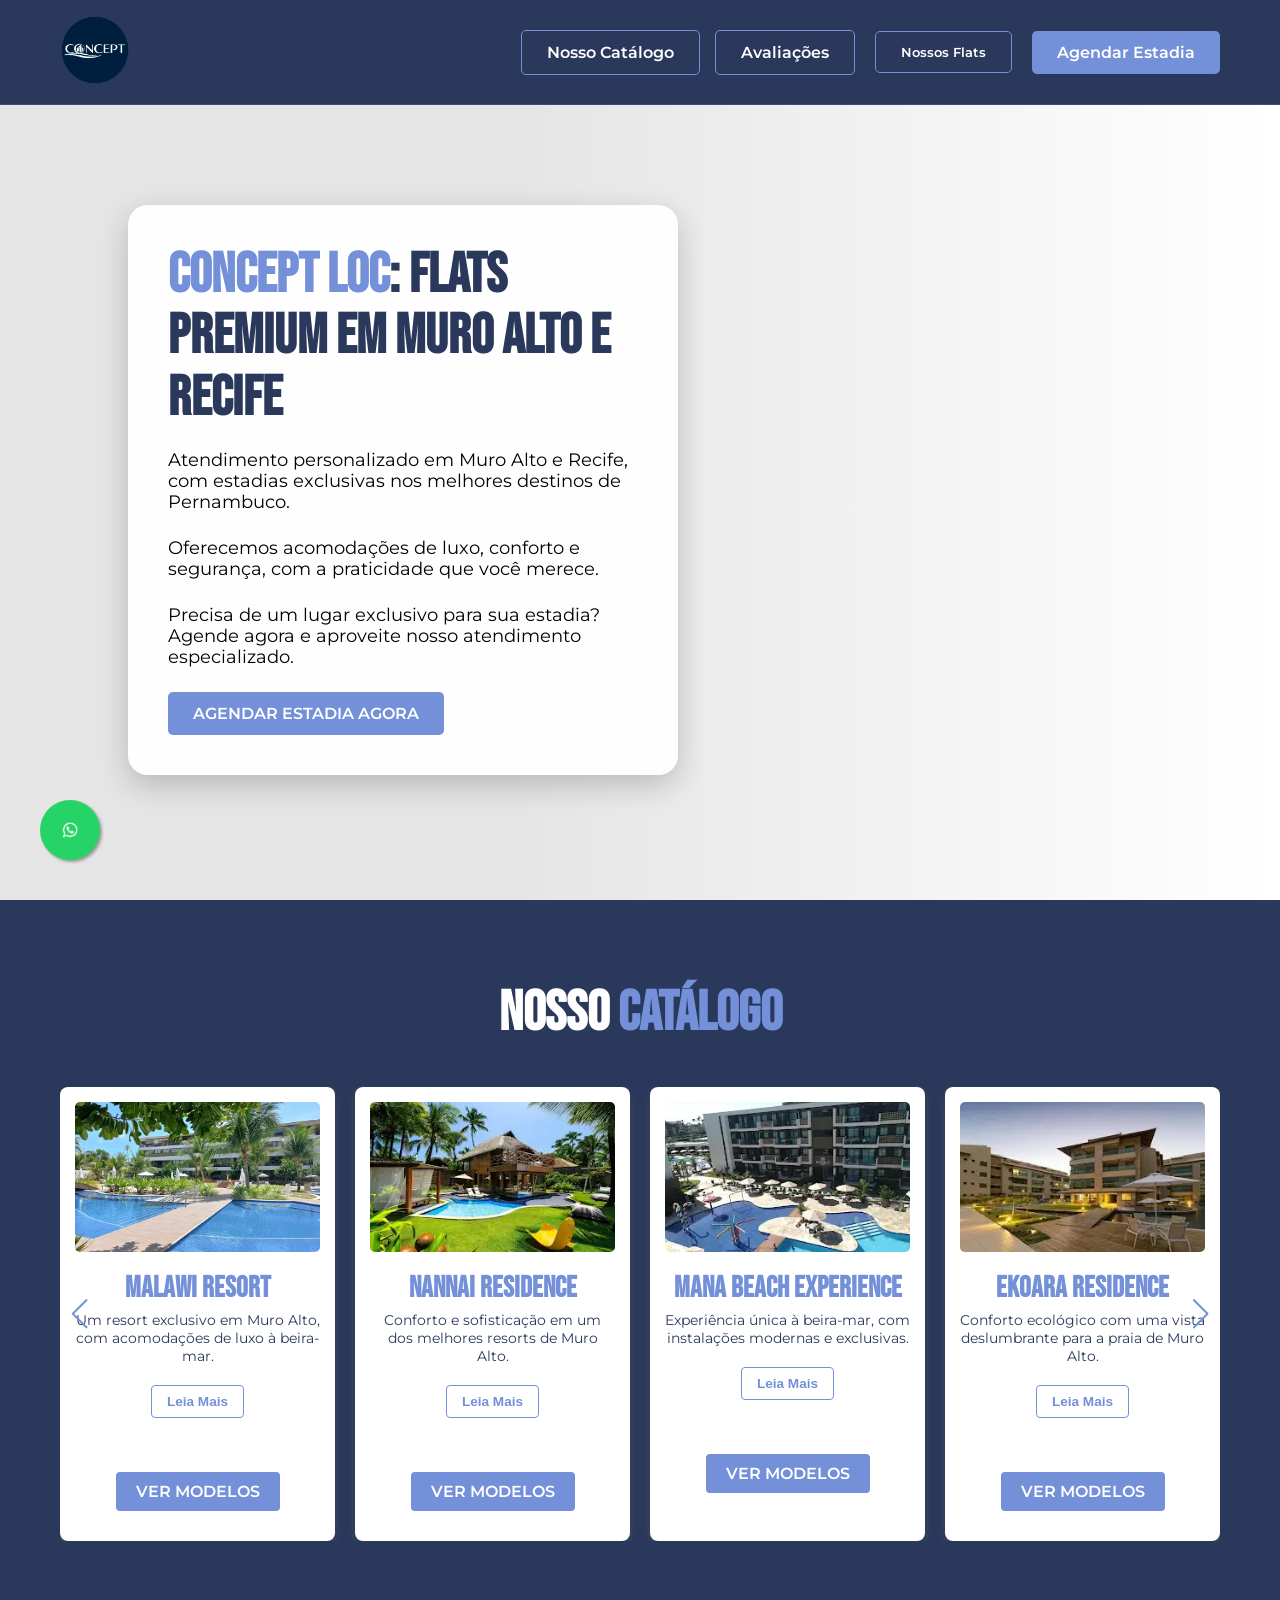
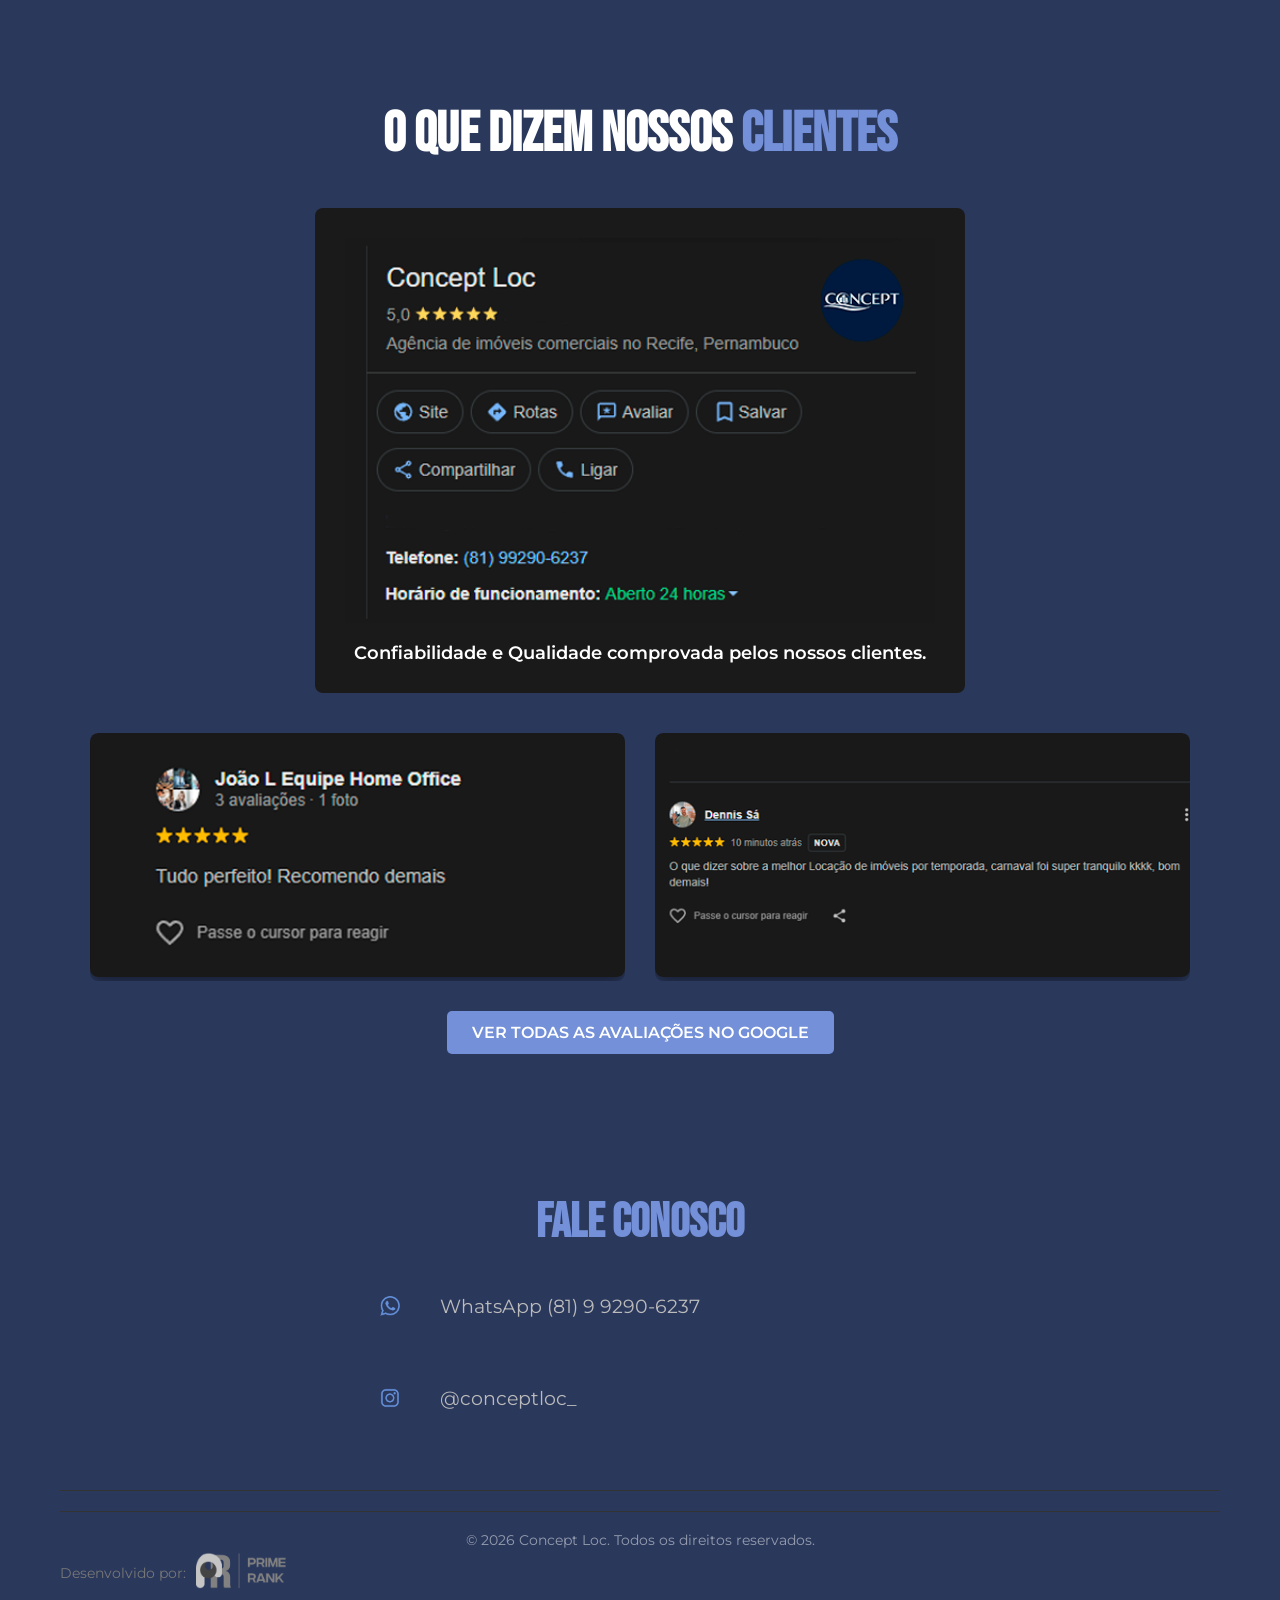
==== commit 0ba85fc5: "Update, botão do whatsapp, linkagem com as páginas e botões, logo da Prime Rank" ====
--- a/index.html
+++ b/index.html
@@ -49,18 +49,21 @@
         </a>
         <nav>
             <div class="menu-mobile">
-                <a href="#catalogo" class="btn btn-secundario">Nosso Catálogo</a>
-                <a href="#atendimento" class="btn btn-secundario">Atendimento Personalizado</a>
+                <a href="#servicos" class="btn btn-secundario">Nosso Catálogo</a>
+                <a href="#avaliacoes" class="btn btn-secundario">Avaliações</a>
                 
                 <div class="dropdown">
                     <button class="btn btn-secundario dropdown-btn">Nossos Flats</button>
                     
                     <div class="dropdown-content">
-                        <a href="#muro-alto">Muro Alto</a>
-                        <a href="#nannai">Nannai</a>
-                        <a href="#mana-beach">Mana Beach</a>
-                        <a href="#ekoara">Ekoara</a>
-                        <a href="#recife">Recife</a>
+                        <a href="#servicos">Malawi Resort</a>
+                        <a href="#servicos">Nannai Residence</a>
+                        <a href="#servicos">Mana Beach</a>
+                        <a href="#servicos">Ekoara Residence</a>
+                        <a href="#servicos">Icon Designer Living</a>
+                        <a href="#servicos">Beach Class Convention</a>
+                        <a href="#servicos">Beach Class Santa Maria</a>
+
                     </div>
                 </div>
             </div>
@@ -102,7 +105,7 @@
                     <img src="img/Malawi Resort.webp" alt="Malawi Resort" loading="lazy" class="servico-img">
                     <h3>Malawi Resort</h3>
                     <p>Um resort exclusivo em Muro Alto, com acomodações de luxo à beira-mar.</p>
-                    <button class="btn-leia-mais" data-titulo="Malawi Resort"
+                    <button class="btn-leia-mais" id="malawi-resort" data-titulo="Malawi Resort"
                         data-descricao="<p>• Localizado em Muro Alto</p><p>• Praia privativa</p><p>• Acomodações de alto padrão</p>">Leia Mais</button>
                     <span class="preco-card">Luxo</span>
                     <a href="https://wa.me/5581992906237?text=Olá!%20Vim%20pelo%20site%20da%20Concept%20e%20gostaria%20de%20mais%20informações." target="_self" class="btn-card">VER MODELOS</a>
@@ -271,9 +274,17 @@
                 </div>
             </div>
 
-            <div class="footer-copyright">
+        <div class="footer-copyright">
                 <p>&copy; 2026 Concept Loc. Todos os direitos reservados.</p>
-            </div>
+            
+            <div class="developer-info">
+                <span>Desenvolvido por:</span>
+                <a href="https://primerank.com.br" target="_blank">
+                <img src="img/Logo Quadrada - Prime Rank.png" alt="Logo Prime Rank" class="logo-developer">
+                </a>
+            </div>
+
+        </div>
 
         </div>
     </footer>
@@ -296,6 +307,11 @@
 
     <script src="https://unpkg.com/swiper/swiper-bundle.min.js"></script>
     <script src="script.js"></script>
+
+    <a href="https://wa.me/5581992906237?text=Olá!%20Vim%20pelo%20site." class="whatsapp-float" target="_blank">
+    <img src="img/whatsapp logo Branca.png" alt="WhatsApp" style="width:100%; height:auto;">
+</a>
+
 </body>
 
 </html>
--- a/style.css
+++ b/style.css
@@ -550,6 +550,58 @@
     color: rgba(255, 255, 255, 0.5);
     margin: 0;
 }
+
+/* -------------------- FOOTER (CORREÇÃO DOS LINKS AZUIS) -------------------- */
+.footer-section {
+    background-color: var(--color-text-dark); 
+    color: #ddd;
+    padding: 60px 0 0 0;
+    font-size: 0.9em;
+}
+
+.footer-grid {
+    display: grid;
+    grid-template-columns: 1.5fr 1fr 1fr 1.5fr; 
+    gap: 30px;
+    margin-bottom: 40px;
+    align-items: start;
+}
+
+.footer-img-logo { height: 60px; width: auto; display: block; }
+.footer-col h4 { color: var(--color-primary); font-weight: 600; margin-bottom: 20px; text-transform: uppercase; }
+
+/* Forçando a cor dos links para não ficarem azuis */
+.footer-col ul li a, .social-link { 
+    color: #bbb !important; 
+    text-decoration: none !important; 
+    transition: 0.3s; 
+}
+.footer-col ul li a:hover, .social-link:hover { color: var(--color-primary) !important; }
+
+.social-link { display: flex; align-items: center; margin-bottom: 12px; }
+.social-link .icon { margin-right: 10px; color: var(--color-primary); }
+
+.map-container { width: 100%; border-radius: 8px; overflow: hidden; margin-top: 10px; }
+
+/* COPYRIGHT E PRIME RANK */
+.footer-copyright { border-top: 1px solid #333; padding: 20px 0; color: #777; margin-top: 20px; text-align: center; }
+.copyright-content { display: flex; justify-content: space-between; align-items: center; flex-wrap: wrap; gap: 15px; }
+.developer-info { display: flex; align-items: center; gap: 10px; }
+
+.developer-info a {
+    display: flex !important;
+    align-items: center !important;
+    width: 90px !important;
+}
+
+.logo-developer {
+    width: 100% !important;
+    height: auto !important;
+    filter: grayscale(100%) brightness(1.5);
+    transition: 0.3s;
+}
+
+.logo-developer:hover { filter: none; transform: scale(1.1); }
 
 /* --- BOTÃO VOLTAR AO TOPO --- */
 #scrollToTopBtn {
@@ -573,7 +625,7 @@
 }
 
 #scrollToTopBtn:hover {
-    background-color: #ffffff; /* Roxo um pouco mais escuro */
+    background-color: #05224e; /* Roxo um pouco mais escuro */
 }
 
 /* --- ESTILO DO BOTÃO LEIA MAIS --- */
@@ -915,6 +967,34 @@
     .footer-copyright {
         padding: 15px 0;
     }
+
+/* Container da Logo no Footer */
+.footer-logo-container {
+    display: flex;
+    flex-direction: column;
+    align-items: center;      /* CENTRALIZA A LOGO */
+    text-align: center;       /* CENTRALIZA O TEXTO ABAIXO DA LOGO */
+    gap: 15px;
+    margin-bottom: 30px;
+    grid-column: 1 / -1;      /* FAZ A LOGO OCUPAR A LARGURA TODA ACIMA DAS COLUNAS */
+}
+
+.footer-img-logo {
+    height: 70px;             /* Ajuste o tamanho se achar pequeno */
+    width: auto;
+    display: block;
+}
+
+.footer-seo-tagline {
+    font-family: var(--font-body);
+    font-size: 1.1em;
+    color: var(--color-light);
+    max-width: 600px;         /* Limita a largura para o texto não ficar esticado */
+    margin: 0 auto;           /* Centraliza o bloco de texto */
+    line-height: 1.4;
+}
+    .copyright-content { flex-direction: column; }
+    .developer-info a { width: 80px !important; margin-top: 10px; }
     
     #scrollToTopBtn {
         width: 40px;
@@ -1095,4 +1175,55 @@
 
 .breadcrumb-nav a:hover {
   text-decoration: underline;
+}
+
+/* --- ESTILO PARA DESKTOP --- */
+.whatsapp-float {
+    position: fixed;
+    width: 60px;
+    height: 60px;
+    bottom: 40px;
+    left: 40px; /* Canto esquerdo */
+    background-color: #25d366;
+    color: #FFF;
+    border-radius: 50px;
+    text-align: center;
+    font-size: 30px;
+    box-shadow: 2px 2px 3px #999;
+    z-index: 1000;
+    display: flex;
+    align-items: center;
+    justify-content: center;
+    text-decoration: none;
+    transition: all 0.3s ease;
+    animation: pulsar 2s infinite;
+}
+
+/* --- AJUSTES PARA MOBILE (Telas até 768px) --- */
+@media screen and (max-width: 768px) {
+    .whatsapp-float {
+        width: 50px;
+        height: 50px;
+        bottom: 40px;
+        left: 20px; /* Menor margem no celular */
+        font-size: 25px;
+    }
+}
+
+/* --- ANIMAÇÃO DE PULSAR --- */
+@keyframes pulsar {
+    0% {
+        box-shadow: 0 0 0 0 rgba(37, 211, 102, 0.7);
+    }
+    70% {
+        box-shadow: 0 0 0 15px rgba(37, 211, 102, 0);
+    }
+    100% {
+        box-shadow: 0 0 0 0 rgba(37, 211, 102, 0);
+    }
+}
+
+.whatsapp-float:hover {
+    background-color: #128c7e;
+    transform: scale(1.1);
 }
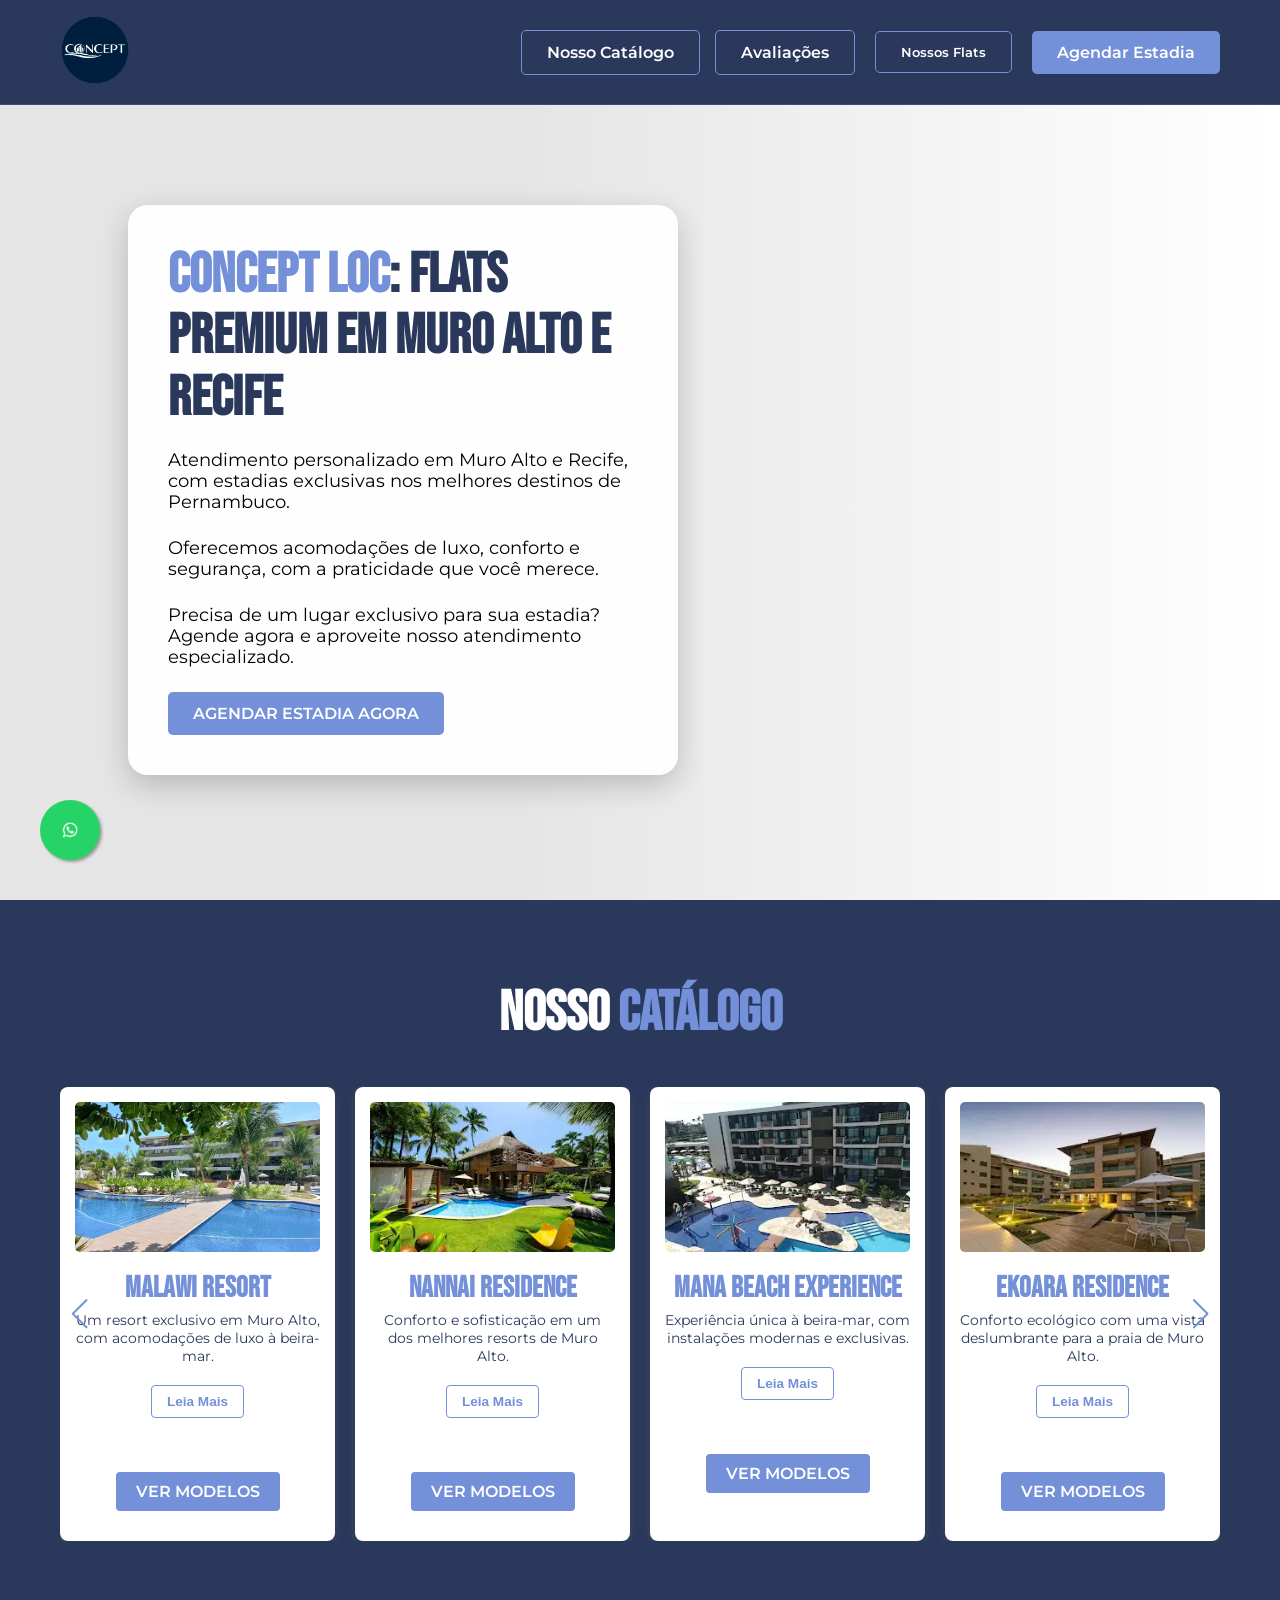
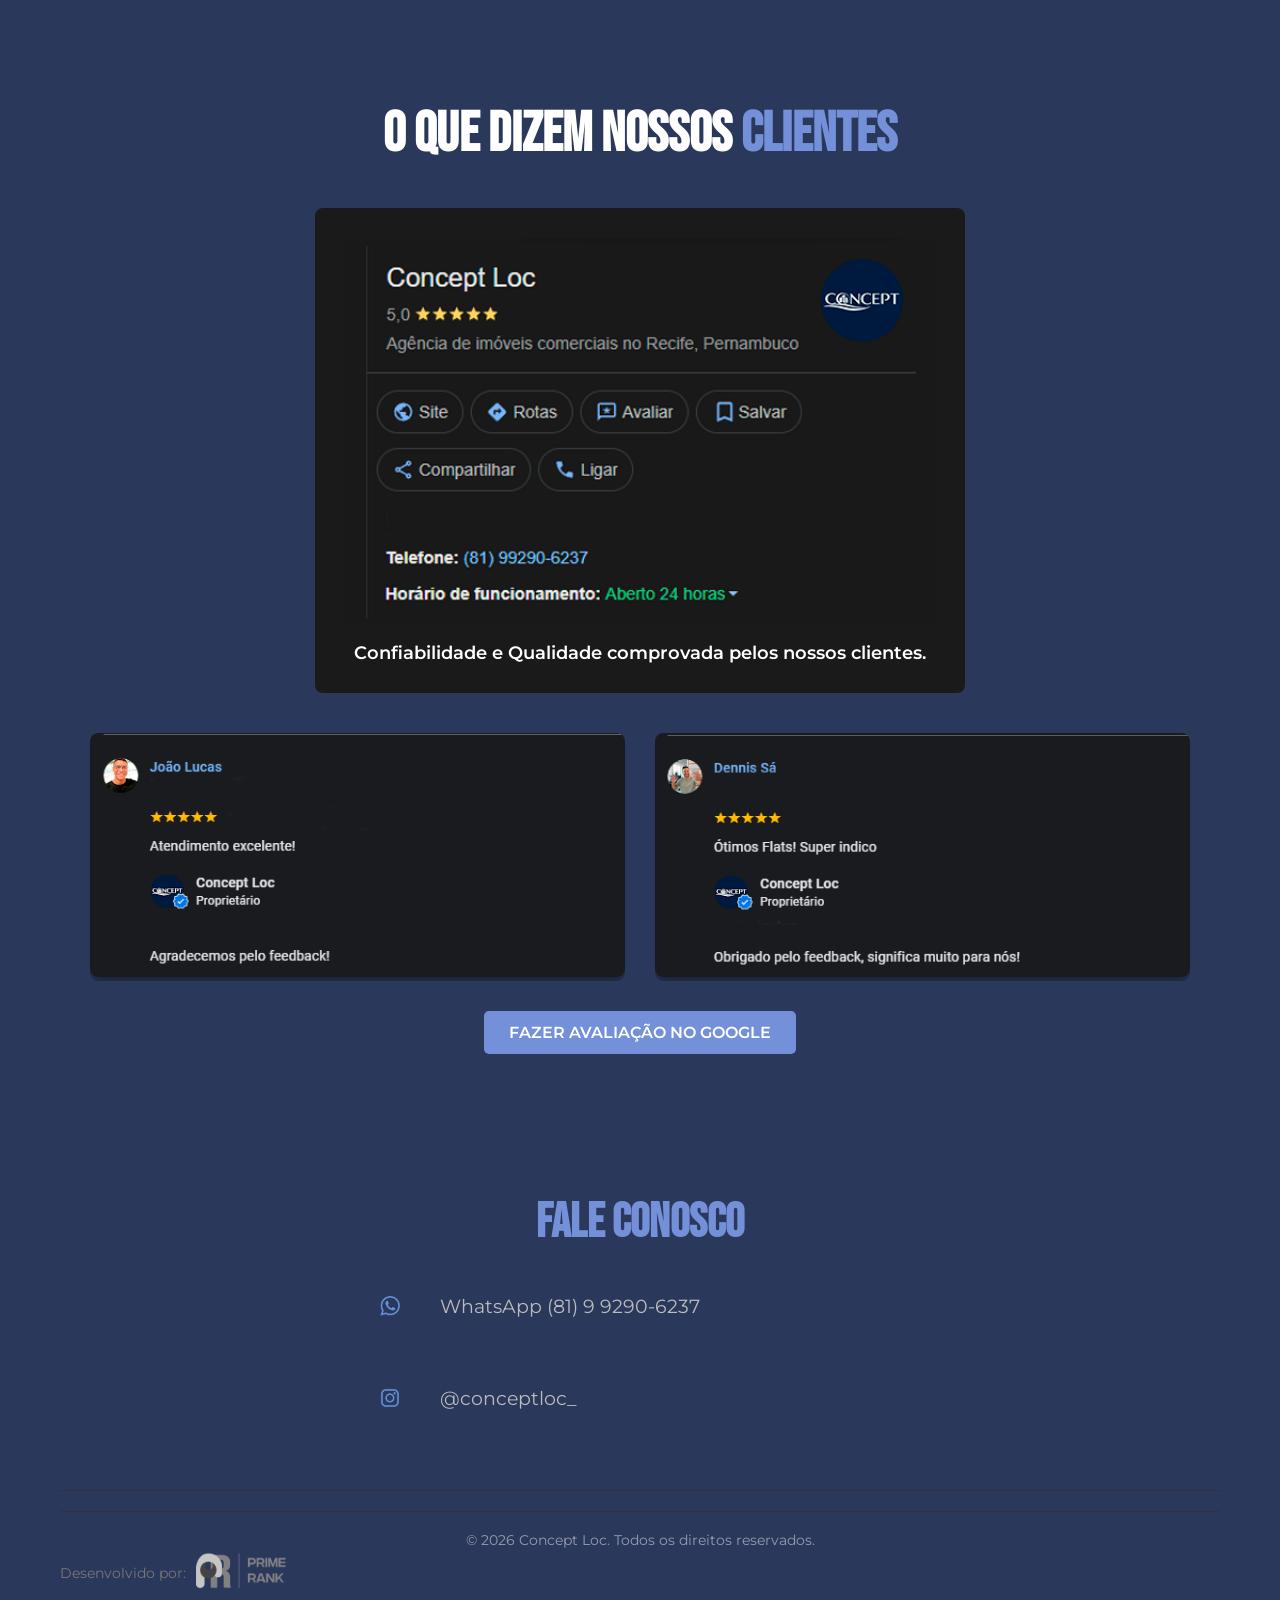
==== commit 3a8e2acf: "mudança de fotos" ====
--- a/index.html
+++ b/index.html
@@ -50,7 +50,7 @@
         <nav>
             <div class="menu-mobile">
                 <a href="#servicos" class="btn btn-secundario">Nosso Catálogo</a>
-                <a href="#avaliacoes" class="btn btn-secundario">Avaliações</a>
+                <a href="#avaliacaogoogle" class="btn btn-secundario">Avaliações</a>
                 
                 <div class="dropdown">
                     <button class="btn btn-secundario dropdown-btn">Nossos Flats</button>
@@ -249,9 +249,9 @@
 
             </div>
 
-            <a href="https://share.google/L5ARqfxOx1Hj3ybvo"
-                target="_blank" class="btn btn-primario btn-avalie">
-                VER TODAS AS AVALIAÇÕES NO GOOGLE
+            <a href="https://g.page/r/CWC9I73QYHqDEAE/review"
+                target="_blank" class="btn btn-primario btn-avalie" id="avaliacaogoogle">
+                FAZER AVALIAÇÃO NO GOOGLE
             </a>
         </div>
     </section>
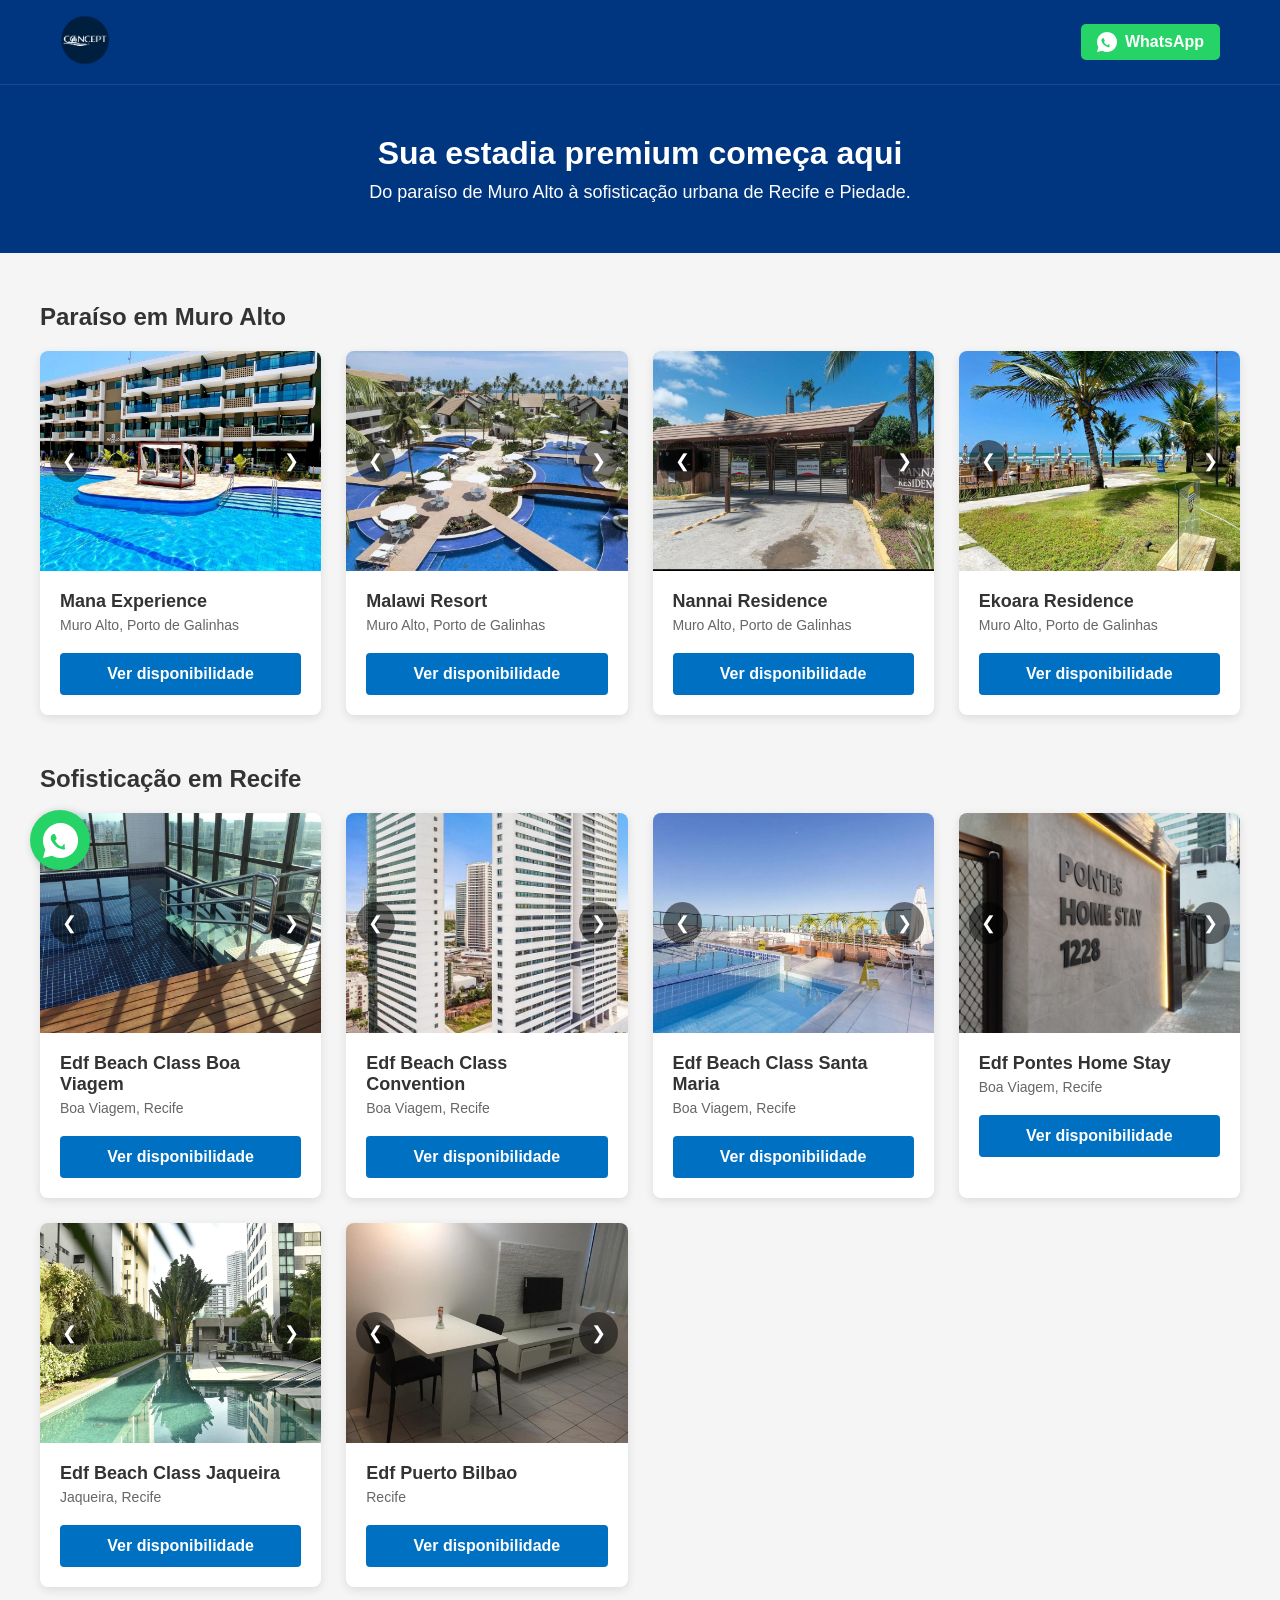
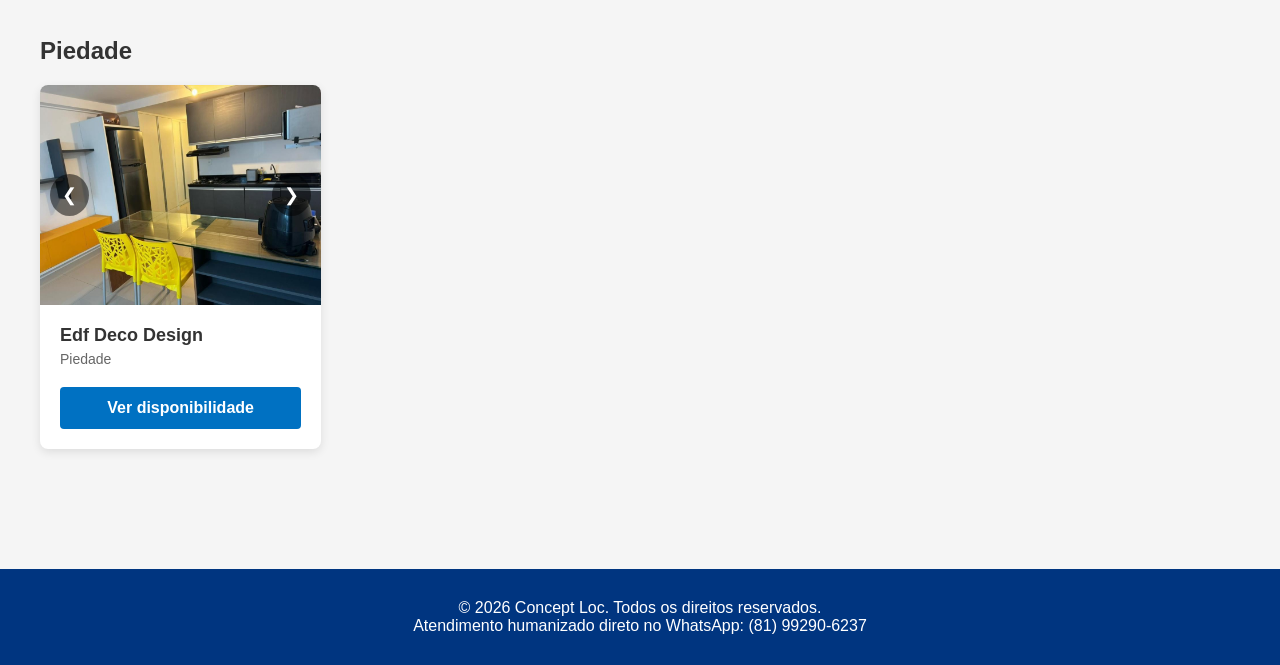
==== commit 2596e2ad: "novo-site-Concept" ====
--- a/index.html
+++ b/index.html
@@ -1,317 +1,243 @@
 <!DOCTYPE html>
-<html lang="pt-br">
-
+<html lang="pt-BR">
 <head>
     <meta charset="UTF-8">
     <meta name="viewport" content="width=device-width, initial-scale=1.0">
-
-    <title>Concept Loc | Flats Premium em Muro Alto e Recife - PE</title>
-
-    <meta name="description" content="Estadias premium em flats exclusivos nos melhores destinos de Pernambuco. Unidades em Muro Alto e Recife com conforto, segurança e atendimento personalizado.">
-
-    <meta name="robots" content="index, follow">
-
-    <!-- Ajuste para o domínio oficial quando estiver definido -->
-    <link rel="canonical" href="https://www.conceptloc.com.br/">
-
-    <!-- Open Graph (Facebook, WhatsApp, Instagram DM, etc.) -->
-    <meta property="og:locale" content="pt_BR">
-    <meta property="og:site_name" content="Concept Loc">
-    <meta property="og:title" content="Concept Loc | Estadias Premium em Flats Exclusivos em Pernambuco">
-    <meta property="og:description" content="Hospedagem de alto padrão em Muro Alto e Recife. Flats selecionados com conforto, segurança e atendimento personalizado para lazer ou negócios.">
-    <meta property="og:type" content="website">
-    <meta property="og:url" content="https://www.conceptloc.com.br/">
-    <!-- Ajuste para a URL real da imagem de destaque/logo -->
-    <meta property="og:image" content="https://www.conceptloc.com.br/img/Logo-Concept Redonda.png">
-
-    <!-- Twitter Cards -->
-    <meta name="twitter:card" content="summary_large_image">
-    <meta name="twitter:title" content="Concept Loc | Flats Premium em Muro Alto e Recife">
-    <meta name="twitter:description" content="Estadias premium em Pernambuco com flats exclusivos, conforto, segurança e atendimento personalizado.">
-    <meta name="twitter:image" content="https://www.conceptloc.com.br/img/Logo-Concept Redonda.png">
-
-    <link href="https://fonts.googleapis.com/css2?family=Bebas+Neue&family=Montserrat:wght@400;600;700&display=swap" rel="stylesheet">
+    <title>Concept Loc | Hospedagem Premium</title>
     <link rel="stylesheet" href="style.css">
-    <link rel="stylesheet" href="https://unpkg.com/swiper/swiper-bundle.min.css"/>
-
-    <link rel="icon" type="image/png" href="img/Logo-Concept Redonda.png">
-
-    <link rel="apple-touch-icon" href="img/Logo-Concept Redonda.png">
 </head>
-
 <body>
 
-
-    <header class="header">
-    <div class="container navbar">
-        <a href="#" class="logo-link">
-            <img src="img/Logo-Concept Redonda.png" alt="Concept Loc" class="logo-img">
-        </a>
-        <nav>
-            <div class="menu-mobile">
-                <a href="#servicos" class="btn btn-secundario">Nosso Catálogo</a>
-                <a href="#avaliacaogoogle" class="btn btn-secundario">Avaliações</a>
-                
-                <div class="dropdown">
-                    <button class="btn btn-secundario dropdown-btn">Nossos Flats</button>
-                    
-                    <div class="dropdown-content">
-                        <a href="#servicos">Malawi Resort</a>
-                        <a href="#servicos">Nannai Residence</a>
-                        <a href="#servicos">Mana Beach</a>
-                        <a href="#servicos">Ekoara Residence</a>
-                        <a href="#servicos">Icon Designer Living</a>
-                        <a href="#servicos">Beach Class Convention</a>
-                        <a href="#servicos">Beach Class Santa Maria</a>
-
-                    </div>
-                </div>
-            </div>
+    <header>
+        <div class="container navbar">
+            <a href="#" class="logo-link">
+                <img src="img/Logo-Concept Redonda.png" alt="Logo Concept Loc" class="logo-img">
+            </a>
+            <div class="contact-header">
+                <a href="https://wa.me/5581992906237" target="_blank" class="btn-header-wpp">
+                    <svg width="20" height="20" viewBox="0 0 24 24" fill="white" xmlns="http://www.w3.org/2000/svg"><path d="M12.031 0C5.385 0 0 5.388 0 12.031c0 2.115.549 4.177 1.593 6L.045 24l6.115-1.593A11.968 11.968 0 0012.031 24c6.646 0 12.031-5.388 12.031-12.031S18.677 0 12.031 0zm3.879 17.202c-.173.486-.997.933-1.455.986-.445.051-1.026.155-3.328-.802-2.784-1.156-4.571-4.008-4.71-4.195-.14-.187-1.125-1.498-1.125-2.859 0-1.36.702-2.03 1.052-2.404.28-.299.721-.399 1.052-.399.105 0 .204.004.292.008.303.013.454.032.653.513.25.602.853 2.083.926 2.231.073.149.123.324.024.524-.099.201-.15.324-.298.498-.15.174-.316.38-.45.508-.149.149-.306.312-.132.612.174.301.774 1.282 1.666 2.079 1.151 1.027 2.114 1.341 2.413 1.49.299.149.475.124.649-.074.175-.201.751-.874.952-1.173.2-.299.399-.249.673-.149.274.1.1.5.1 2.033.722 2.308.847 2.408 1.033.1.186.261.211.722.038 1.208z"/></svg>
+                    WhatsApp
+                </a>
+            </div>
+        </div>
+    </header>
+
+    <section class="hero">
+        <div class="container">
+            <h1>Sua estadia premium começa aqui</h1>
+            <p>Do paraíso de Muro Alto à sofisticação urbana de Recife e Piedade.</p>
+        </div>
+    </section>
+
+    <main class="container properties-section">
+        
+        <h2 class="section-title">Paraíso em Muro Alto</h2>
+        <div class="grid">
             
-            <a href="https://wa.me/5581992906237?text=Olá!%20Vim%20pelo%20site%20da%20Concept%20e%20gostaria%20de%20mais%20informações." class="btn btn-primario whatsapp-btn">Agendar Estadia</a>
+            <div class="card">
+                <div class="carousel">
+                    <div class="carousel-track">
+                        <img src="img/Muro Alto/1 Mana Experience/MANA EXPERIENCE 1.jpg" class="carousel-slide" alt="Mana 1">
+                        <img src="img/Muro Alto/1 Mana Experience/MANA EXPERIENCE 2.jpg" class="carousel-slide" alt="Mana 2">
+                    </div>
+                    <button class="carousel-btn prev">&#10094;</button>
+                    <button class="carousel-btn next">&#10095;</button>
+                </div>
+                <div class="card-content">
+                    <h3 class="card-title">Mana Experience</h3>
+                    <p class="card-location">Muro Alto, Porto de Galinhas</p>
+                    <a href="https://wa.me/5581992906237?text=Olá!%20Quero%20saber%20mais%20sobre%20o%20Mana%20Experience" class="btn-reserve" target="_blank">Ver disponibilidade</a>
+                </div>
+            </div>
+
+            <div class="card">
+                <div class="carousel">
+                    <div class="carousel-track">
+                        <img src="img/Muro Alto/2 Malawi Resort/Malawi Resort 1.jpg" class="carousel-slide" alt="Malawi 1">
+                        <img src="img/Muro Alto/2 Malawi Resort/Malawi Resort 2.jpg" class="carousel-slide" alt="Malawi 2">
+                    </div>
+                    <button class="carousel-btn prev">&#10094;</button>
+                    <button class="carousel-btn next">&#10095;</button>
+                </div>
+                <div class="card-content">
+                    <h3 class="card-title">Malawi Resort</h3>
+                    <p class="card-location">Muro Alto, Porto de Galinhas</p>
+                    <a href="https://wa.me/5581992906237?text=Olá!%20Quero%20saber%20mais%20sobre%20o%20Malawi%20Resort" class="btn-reserve" target="_blank">Ver disponibilidade</a>
+                </div>
+            </div>
+
+            <div class="card">
+                <div class="carousel">
+                    <div class="carousel-track">
+                        <img src="img/Muro Alto/3 Nannai Residence/Nannai Residence 1.jfif" class="carousel-slide" alt="Nannai 1">
+                        <img src="img/Muro Alto/3 Nannai Residence/Nannai Residence 2.jpg" class="carousel-slide" alt="Nannai 2">
+                    </div>
+                    <button class="carousel-btn prev">&#10094;</button>
+                    <button class="carousel-btn next">&#10095;</button>
+                </div>
+                <div class="card-content">
+                    <h3 class="card-title">Nannai Residence</h3>
+                    <p class="card-location">Muro Alto, Porto de Galinhas</p>
+                    <a href="https://wa.me/5581992906237?text=Olá!%20Quero%20saber%20mais%20sobre%20o%20Nannai%20Residence" class="btn-reserve" target="_blank">Ver disponibilidade</a>
+                </div>
+            </div>
+
+            <div class="card">
+                <div class="carousel">
+                    <div class="carousel-track">
+                        <img src="img/Muro Alto/4 Ekoara Residence/Ekoara Residence 1.jpg" class="carousel-slide" alt="Ekoara 1">
+                        <img src="img/Muro Alto/4 Ekoara Residence/Ekoara Residence 2.webp" class="carousel-slide" alt="Ekoara 2">
+                    </div>
+                    <button class="carousel-btn prev">&#10094;</button>
+                    <button class="carousel-btn next">&#10095;</button>
+                </div>
+                <div class="card-content">
+                    <h3 class="card-title">Ekoara Residence</h3>
+                    <p class="card-location">Muro Alto, Porto de Galinhas</p>
+                    <a href="https://wa.me/5581992906237?text=Olá!%20Quero%20saber%20mais%20sobre%20o%20Ekoara%20Residence" class="btn-reserve" target="_blank">Ver disponibilidade</a>
+                </div>
+            </div>
+
+        </div>
+
+        <h2 class="section-title">Sofisticação em Recife</h2>
+        <div class="grid">
             
-            <button class="hamburger-btn" aria-label="Abrir Menu">
-                <span class="bar"></span>
-                <span class="bar"></span>
-                <span class="bar"></span>
-            </button>
-        </nav>
-    </div>
-</header>
-
-    <section class="hero-section">
-    <div class="hero-content">
-        <h1><span class="text-roxo">Concept Loc</span>: Flats Premium em Muro Alto e Recife</h1>
-        
-        <p>Atendimento personalizado em Muro Alto e Recife, com estadias exclusivas nos melhores destinos de Pernambuco.</p>
-        
-        <p>Oferecemos acomodações de luxo, conforto e segurança, com a praticidade que você merece.</p>
-        
-        <p>Precisa de um lugar exclusivo para sua estadia? Agende agora e aproveite nosso atendimento especializado.</p>
-
-        <a href="https://wa.me/5581992906237?text=Olá!%20Vim%20pelo%20site%20da%20Concept%20e%20gostaria%20de%20mais%20informações." target="_self" class="btn btn-primario btn-contato-hero">AGENDAR ESTADIA AGORA</a>
-    </div>
-</section>
-
-    <section class="servicos-section" id="servicos">
-    <div class="container">
-        <h2 class="title-section">NOSSO <span class="text-roxo">CATÁLOGO</span></h2>
-
-        <div class="swiper mySwiper">
-            <div class="swiper-wrapper">
-
-                <!-- Muro Alto: Malawi Resort -->
-                <div class="swiper-slide servico-card">
-                    <img src="img/Malawi Resort.webp" alt="Malawi Resort" loading="lazy" class="servico-img">
-                    <h3>Malawi Resort</h3>
-                    <p>Um resort exclusivo em Muro Alto, com acomodações de luxo à beira-mar.</p>
-                    <button class="btn-leia-mais" id="malawi-resort" data-titulo="Malawi Resort"
-                        data-descricao="<p>• Localizado em Muro Alto</p><p>• Praia privativa</p><p>• Acomodações de alto padrão</p>">Leia Mais</button>
-                    <span class="preco-card">Luxo</span>
-                    <a href="https://wa.me/5581992906237?text=Olá!%20Vim%20pelo%20site%20da%20Concept%20e%20gostaria%20de%20mais%20informações." target="_self" class="btn-card">VER MODELOS</a>
-                </div>
-
-                <!-- Muro Alto: Nannai Residence -->
-                <div class="swiper-slide servico-card">
-                    <img src="img/Nannai Muro Residence.webp" alt="Nannai Residence" loading="lazy" class="servico-img">
-                    <h3>Nannai Residence</h3>
-                    <p>Conforto e sofisticação em um dos melhores resorts de Muro Alto.</p>
-                    <button class="btn-leia-mais" data-titulo="Nannai Residence"
-                        data-descricao="<p>• Localizado em Muro Alto</p><p>• Infraestrutura completa</p><p>• Atividades exclusivas</p>">Leia Mais</button>
-                    <span class="preco-card">Conforto</span>
-                    <a href="https://wa.me/5581992906237?text=Olá!%20Vim%20pelo%20site%20da%20Concept%20e%20gostaria%20de%20mais%20informações." target="_self" class="btn-card">VER MODELOS</a>
-                </div>
-
-                <!-- Muro Alto: Mana Beach Experience -->
-                <div class="swiper-slide servico-card">
-                    <img src="img/Mana Beach Experience.webp" alt="Mana Beach Experience" loading="lazy" class="servico-img">
-                    <h3>Mana Beach Experience</h3>
-                    <p>Experiência única à beira-mar, com instalações modernas e exclusivas.</p>
-                    <button class="btn-leia-mais" data-titulo="Mana Beach Experience"
-                        data-descricao="<p>• Localizado em Muro Alto</p><p>• Praia privada</p><p>• Comodidades premium</p>">Leia Mais</button>
-                    <span class="preco-card">Exclusivo</span>
-                    <a href="https://wa.me/5581992906237?text=Olá!%20Vim%20pelo%20site%20da%20Concept%20e%20gostaria%20de%20mais%20informações." target="_self" class="btn-card">VER MODELOS</a>
-                </div>
-
-                <!-- Muro Alto: Ekoara Residence -->
-                <div class="swiper-slide servico-card">
-                    <img src="img/Ekoara Residence.webp" alt="Ekoara Residence" loading="lazy" class="servico-img">
-                    <h3>Ekoara Residence</h3>
-                    <p>Conforto ecológico com uma vista deslumbrante para a praia de Muro Alto.</p>
-                    <button class="btn-leia-mais" data-titulo="Ekoara Residence"
-                        data-descricao="<p>• Sustentabilidade e conforto</p><p>• Localização privilegiada</p><p>• Ideal para famílias</p>">Leia Mais</button>
-                    <span class="preco-card">Sustentável</span>
-                    <a href="https://wa.me/5581992906237?text=Olá!%20Vim%20pelo%20site%20da%20Concept%20e%20gostaria%20de%20mais%20informações." target="_self" class="btn-card">VER MODELOS</a>
-                </div>
-
-                <!-- Recife: Icon Designer Living -->
-                <div class="swiper-slide servico-card">
-                    <img src="img/Icon Designer Living.webp" alt="Icon Designer Living" loading="lazy" class="servico-img">
-                    <h3>Icon Designer Living</h3>
-                    <p>Residência moderna e sofisticada no coração de Recife.</p>
-                    <button class="btn-leia-mais" data-titulo="Icon Designer Living"
-                        data-descricao="<p>• Localização em Recife</p><p>• Design contemporâneo</p><p>• Serviços de luxo</p>">Leia Mais</button>
-                    <span class="preco-card">Elegante</span>
-                    <a href="https://wa.me/5581992906237?text=Olá!%20Vim%20pelo%20site%20da%20Concept%20e%20gostaria%20de%20mais%20informações." target="_self" class="btn-card">VER MODELOS</a>
-                </div>
-
-                <!-- Recife: Beach Class Convention -->
-                <div class="swiper-slide servico-card">
-                    <img src="img/Beach Class Convention.webp" alt="Beach Class Convention" loading="lazy" class="servico-img">
-                    <h3>Beach Class Convention</h3>
-                    <p>Experiência de luxo no centro de Recife com acesso direto à praia.</p>
-                    <button class="btn-leia-mais" data-titulo="Beach Class Convention"
-                        data-descricao="<p>• Localização central em Recife</p><p>• Acesso exclusivo à praia</p><p>• Atendimento 5 estrelas</p>">Leia Mais</button>
-                    <span class="preco-card">Premium</span>
-                    <a href="https://wa.me/5581992906237?text=Olá!%20Vim%20pelo%20site%20da%20Concept%20e%20gostaria%20de%20mais%20informações." target="_self" class="btn-card">VER MODELOS</a>
-                </div>
-
-                <!-- Recife: Beach Class Santa Maria -->
-                <div class="swiper-slide servico-card">
-                    <img src="img/Beach Class Santa Maria.webp" alt="Beach Class Santa Maria" loading="lazy" class="servico-img">
-                    <h3>Beach Class Santa Maria</h3>
-                    <p>Acomodações de alto padrão, a poucos metros da praia.</p>
-                    <button class="btn-leia-mais" data-titulo="Beach Class Santa Maria"
-                        data-descricao="<p>• Localizado no centro de Recife</p><p>• Conforto e lazer</p><p>• Para toda a família</p>">Leia Mais</button>
-                    <span class="preco-card">Exclusivo</span>
-                    <a href="https://wa.me/5581992906237?text=Olá!%20Vim%20pelo%20site%20da%20Concept%20e%20gostaria%20de%20mais%20informações." target="_self" class="btn-card">VER MODELOS</a>
-                </div>
-
-            </div>
-            <div class="swiper-button-next"></div>
-            <div class="swiper-button-prev"></div>
-        </div>
-    </div>
-</section>
-
-    <!--
-    <section class="marcas-section" id="marcas">
-    <div class="container">
-        <h2 class="title-section">NOSSAS <span class="text-roxo">LENTES</span></h2>
-        
-        <div class="swiper mySwiperMarcas">
-            <div class="swiper-wrapper">
-                <div class="swiper-slide logo-slide">
-                    <img src="img/Lente-Kodak.jpg" alt="Lentes Kodak">
-                </div>
-                <div class="swiper-slide logo-slide">
-                    <img src="img/Crizal.webp" alt="Lentes Crizal">
-                </div>
-                <div class="swiper-slide logo-slide">
-                    <img src="img/Hoya.jpg" alt="Lentes Hoya">
-                </div>
-                <div class="swiper-slide logo-slide">
-                    <img src="img/Varilux.jpg" alt="Lentes Varilux">
-                </div>
-                <div class="swiper-slide logo-slide">
-                    <img src="img/transitions-optical-logo.png" alt="Lentes Transitions">
-                </div>
-                <div class="swiper-slide logo-slide">
-                    <img src="img/Zeiss.png" alt="Lentes Zeiss">
-                </div>
-            </div>
-        </div>
-    </div>
-</section>
-
--->
-
-    <section class="reviews-section" id="avaliacoes">
+            <div class="card">
+                <div class="carousel">
+                    <div class="carousel-track">
+                        <img src="img/Recife/1 Edf Beach Class Boa Viagem/Edf Beach Class Boa Viagem 1.jpeg" class="carousel-slide" alt="Beach Class BV 1">
+                        <img src="img/Recife/1 Edf Beach Class Boa Viagem/Edf Beach Class Boa Viagem 2.jpg" class="carousel-slide" alt="Beach Class BV 2">
+                    </div>
+                    <button class="carousel-btn prev">&#10094;</button>
+                    <button class="carousel-btn next">&#10095;</button>
+                </div>
+                <div class="card-content">
+                    <h3 class="card-title">Edf Beach Class Boa Viagem</h3>
+                    <p class="card-location">Boa Viagem, Recife</p>
+                    <a href="https://wa.me/5581992906237?text=Olá!%20Quero%20saber%20mais%20sobre%20o%20Beach%20Class%20Boa%20Viagem" class="btn-reserve" target="_blank">Ver disponibilidade</a>
+                </div>
+            </div>
+
+            <div class="card">
+                <div class="carousel">
+                    <div class="carousel-track">
+                        <img src="img/Recife/2 Edf Beach Class Convention/Beach Class Convention.webp" class="carousel-slide" alt="Beach Class Conv 1">
+                        <img src="img/Recife/2 Edf Beach Class Convention/Edf Beach Class Convention 2.webp" class="carousel-slide" alt="Beach Class Conv 2">
+                    </div>
+                    <button class="carousel-btn prev">&#10094;</button>
+                    <button class="carousel-btn next">&#10095;</button>
+                </div>
+                <div class="card-content">
+                    <h3 class="card-title">Edf Beach Class Convention</h3>
+                    <p class="card-location">Boa Viagem, Recife</p>
+                    <a href="https://wa.me/5581992906237?text=Olá!%20Quero%20saber%20mais%20sobre%20o%20Beach%20Class%20Convention" class="btn-reserve" target="_blank">Ver disponibilidade</a>
+                </div>
+            </div>
+
+            <div class="card">
+                <div class="carousel">
+                    <div class="carousel-track">
+                        <img src="img/Recife/3 Edf Beach Class Santa Maria/Beach Class Santa Maria.webp" class="carousel-slide" alt="Beach Class SM 1">
+                        <img src="img/Recife/3 Edf Beach Class Santa Maria/Edf Beach Class Santa Maria 1.jpg" class="carousel-slide" alt="Beach Class SM 2">
+                        <img src="img/Recife/3 Edf Beach Class Santa Maria/Edf Beach Class Santa Maria 2.jpg" class="carousel-slide" alt="Beach Class SM 2">
+                    </div>
+                    <button class="carousel-btn prev">&#10094;</button>
+                    <button class="carousel-btn next">&#10095;</button>
+                </div>
+                <div class="card-content">
+                    <h3 class="card-title">Edf Beach Class Santa Maria</h3>
+                    <p class="card-location">Boa Viagem, Recife</p>
+                    <a href="https://wa.me/5581992906237?text=Olá!%20Quero%20saber%20mais%20sobre%20o%20Beach%20Class%20Santa%20Maria" class="btn-reserve" target="_blank">Ver disponibilidade</a>
+                </div>
+            </div>
+
+            <div class="card">
+                <div class="carousel">
+                    <div class="carousel-track">
+                        <img src="img/Recife/4 Edf Pontes Home Stay/Edf Pontes Home Stay 1.jpeg" class="carousel-slide" alt="Pontes 1">
+                        <img src="img/Recife/4 Edf Pontes Home Stay/Edf Pontes Home Stay 2.jfif" class="carousel-slide" alt="Pontes 2">
+                    </div>
+                    <button class="carousel-btn prev">&#10094;</button>
+                    <button class="carousel-btn next">&#10095;</button>
+                </div>
+                <div class="card-content">
+                    <h3 class="card-title">Edf Pontes Home Stay</h3>
+                    <p class="card-location">Boa Viagem, Recife</p>
+                    <a href="https://wa.me/5581992906237?text=Olá!%20Quero%20saber%20mais%20sobre%20o%20Pontes%20Home%20Stay" class="btn-reserve" target="_blank">Ver disponibilidade</a>
+                </div>
+            </div>
+
+            <div class="card">
+                <div class="carousel">
+                    <div class="carousel-track">
+                        <img src="img/Recife/5 Edf Beach Class Jaqueira/Edf Beach Class Jaqueira 1.jpg" class="carousel-slide" alt="Beach Class Jaqueira 1">
+                        <img src="img/Recife/5 Edf Beach Class Jaqueira/Edf Beach Class Jaqueira 2.jpg" class="carousel-slide" alt="Beach Class Jaqueira 2">
+                    </div>
+                    <button class="carousel-btn prev">&#10094;</button>
+                    <button class="carousel-btn next">&#10095;</button>
+                </div>
+                <div class="card-content">
+                    <h3 class="card-title">Edf Beach Class Jaqueira</h3>
+                    <p class="card-location">Jaqueira, Recife</p>
+                    <a href="https://wa.me/5581992906237?text=Olá!%20Quero%20saber%20mais%20sobre%20o%20Beach%20Class%20Jaqueira" class="btn-reserve" target="_blank">Ver disponibilidade</a>
+                </div>
+            </div>
+
+            <div class="card">
+                <div class="carousel">
+                    <div class="carousel-track">
+                        <img src="img/Recife/6 Edf Puerto Bilbao/Edf Puerto Bilbao 1.jpg" class="carousel-slide" alt="Puerto Bilbao 1">
+                        <img src="img/Recife/6 Edf Puerto Bilbao/Edf Puerto Bilbao 2.jpg" class="carousel-slide" alt="Puerto Bilbao 2">
+                    </div>
+                    <button class="carousel-btn prev">&#10094;</button>
+                    <button class="carousel-btn next">&#10095;</button>
+                </div>
+                <div class="card-content">
+                    <h3 class="card-title">Edf Puerto Bilbao</h3>
+                    <p class="card-location">Recife</p>
+                    <a href="https://wa.me/5581992906237?text=Olá!%20Quero%20saber%20mais%20sobre%20o%20Puerto%20Bilbao" class="btn-reserve" target="_blank">Ver disponibilidade</a>
+                </div>
+            </div>
+
+        </div>
+
+        <h2 class="section-title">Piedade</h2>
+        <div class="grid">
+            
+            <div class="card">
+                <div class="carousel">
+                    <div class="carousel-track">
+                        <img src="img/Piedade/Edf Deco Design/Edf Deco Design 3.jpg" class="carousel-slide" alt="Deco Design 1">
+                        <img src="img/Piedade/Edf Deco Design/Edf Deco Design 1.jpg" class="carousel-slide" alt="Deco Design 2">
+                        <img src="img/Piedade/Edf Deco Design/Edf Deco Design 3.jpg" class="carousel-slide" alt="Deco Design 2">
+                    </div>
+                    <button class="carousel-btn prev">&#10094;</button>
+                    <button class="carousel-btn next">&#10095;</button>
+                </div>
+                <div class="card-content">
+                    <h3 class="card-title">Edf Deco Design</h3>
+                    <p class="card-location">Piedade</p>
+                    <a href="https://wa.me/5581992906237?text=Olá!%20Quero%20saber%20mais%20sobre%20o%20Deco%20Design" class="btn-reserve" target="_blank">Ver disponibilidade</a>
+                </div>
+            </div>
+
+        </div>
+    </main>
+
+    <footer>
         <div class="container">
-            <h2 class="title-section">O QUE DIZEM NOSSOS <span class="text-roxo">CLIENTES</span></h2>
-
-            <div class="nota-maxima-destaque">
-                <img src="img/Concept Avaliações.png" alt="Alexandre Ótica tem Nota Máxima 5.0 no Google"
-                    class="nota-img">
-                <p>Confiabilidade e Qualidade comprovada pelos nossos clientes.</p>
-            </div>
-
-            <div class="swiper mySwiperReviews">
-                <div class="swiper-wrapper">
-
-                    <div class="swiper-slide review-slide">
-                        <img src="img/Avaliação 1.png" alt="Print da avaliação 1 de cliente Alexandre Ótica" class="review-print">
-                    </div>
-
-                    <div class="swiper-slide review-slide">
-                        <img src="img/Avaliação 2.png" alt="Print da avaliação 2 de cliente Alexandre Ótica" class="review-print">
-                    </div>
-
-                    <div class="swiper-slide review-slide">
-                        <img src="img/Avaliação 3.png" alt="Print da avaliação 3 de cliente Alexandre Ótica" class="review-print">
-                    </div>
-
-                    <div class="swiper-slide review-slide">
-                        <img src="img/Avaliação 4.png" alt="Print da avaliação 4 de cliente Alexandre Ótica" class="review-print">
-                    </div>
-
-                </div>
-
-            </div>
-
-            <a href="https://g.page/r/CWC9I73QYHqDEAE/review"
-                target="_blank" class="btn btn-primario btn-avalie" id="avaliacaogoogle">
-                FAZER AVALIAÇÃO NO GOOGLE
-            </a>
-        </div>
-    </section>
-
-    <footer class="footer-section" id="contato">
-        <div class="container footer-principal">
-
-            <div class="footer-top-row">
-
-                <div class="footer-item">
-                    <h4>FALE CONOSCO</h4>
-                    <a href="https://wa.me/5581992906237?text=Olá!%20Vim%20pelo%20site%20da%20Concept%20e%20gostaria%20de%20mais%20informações." target="_self" class="social-link">
-                        <img src="img/whatsapp logo.png" alt="WhatsApp" class="icon">
-                        WhatsApp (81) 9 9290-6237
-                    </a>
-                    <a href="https://www.instagram.com/conceptloc_/" target="_blank" class="social-link">
-                        <img src="img/instagram logo.png" alt="Instagram" class="icon">
-                        @conceptloc_
-                    </a>
-                </div>
-            </div>
-
-        <div class="footer-copyright">
-                <p>&copy; 2026 Concept Loc. Todos os direitos reservados.</p>
-            
-            <div class="developer-info">
-                <span>Desenvolvido por:</span>
-                <a href="https://primerank.com.br" target="_blank">
-                <img src="img/Logo Quadrada - Prime Rank.png" alt="Logo Prime Rank" class="logo-developer">
-                </a>
-            </div>
-
-        </div>
-
+            <p>&copy; 2026 Concept Loc. Todos os direitos reservados.</p>
+            <p>Atendimento humanizado direto no WhatsApp: <a href="https://wa.me/5581992906237" target="_blank" style="color: inherit; text-decoration: none;">(81) 99290-6237</a></p>
         </div>
     </footer>
 
-    <button id="scrollToTopBtn" title="Voltar ao Topo">
-        &#9650;
-    </button>
-
-    <div id="modal-container" class="modal-container">
-        <div class="modal-content">
-            <button id="modal-close" class="modal-close">&times;</button>
-            <h3 id="modal-title">Título do Serviço</h3>
-            <p id="modal-description">Descrição detalhada do serviço.</p>
-            <div id="modal-image-container">
-            </div>
-            <a id="modal-whatsapp-link" href="https://wa.me/5581992906237?text=Olá!%20Vim%20pelo%20site%20da%20Concept%20e%20gostaria%20de%20mais%20informações." target="_self" class="btn btn-primario modal-btn-agendar">AGENDAR VIA
-                WHATSAPP</a>
-        </div>
-    </div>
-
-    <script src="https://unpkg.com/swiper/swiper-bundle.min.js"></script>
+    <a href="https://wa.me/5581992906237" target="_blank" class="float-wpp" title="Fale conosco no WhatsApp">
+        <svg width="35" height="35" viewBox="0 0 24 24" fill="white" xmlns="http://www.w3.org/2000/svg"><path d="M12.031 0C5.385 0 0 5.388 0 12.031c0 2.115.549 4.177 1.593 6L.045 24l6.115-1.593A11.968 11.968 0 0012.031 24c6.646 0 12.031-5.388 12.031-12.031S18.677 0 12.031 0zm3.879 17.202c-.173.486-.997.933-1.455.986-.445.051-1.026.155-3.328-.802-2.784-1.156-4.571-4.008-4.71-4.195-.14-.187-1.125-1.498-1.125-2.859 0-1.36.702-2.03 1.052-2.404.28-.299.721-.399 1.052-.399.105 0 .204.004.292.008.303.013.454.032.653.513.25.602.853 2.083.926 2.231.073.149.123.324.024.524-.099.201-.15.324-.298.498-.15.174-.316.38-.45.508-.149.149-.306.312-.132.612.174.301.774 1.282 1.666 2.079 1.151 1.027 2.114 1.341 2.413 1.49.299.149.475.124.649-.074.175-.201.751-.874.952-1.173.2-.299.399-.249.673-.149.274.1.1.5.1 2.033.722 2.308.847 2.408 1.033.1.186.261.211.722.038 1.208z"/></svg>
+    </a>
+
+    <button id="btnTop" class="btn-top" title="Voltar ao topo">&#9650;</button>
+
     <script src="script.js"></script>
-
-    <a href="https://wa.me/5581992906237?text=Olá!%20Vim%20pelo%20site." class="whatsapp-float" target="_blank">
-    <img src="img/whatsapp logo Branca.png" alt="WhatsApp" style="width:100%; height:auto;">
-</a>
-
 </body>
-
 </html>
--- a/style.css
+++ b/style.css
@@ -1,23 +1,34 @@
-/* VARIÁVEIS DE COR E FONTE */
+/* Rolagem suave quando clica na setinha */
+html {
+    scroll-behavior: smooth;
+}
+
 :root {
-    --roxo-principal: #7390d8; /* Roxo para títulos e CTAs */
-    --preto-fundo: #2a385c;
-    --branco-texto: #ffffff;
-    --bebas: 'Bebas Neue', sans-serif;
-    --montserrat: 'Montserrat', sans-serif;
-}
-
-/* ESTILOS GERAIS */
+    --primary-blue: #003580; /* Azul escuro Booking */
+    --secondary-blue: #0071c2; /* Azul claro Booking */
+    --white: #ffffff;
+    --bg-light: #f5f5f5;
+    --text-dark: #333333;
+    --cta-color: #0071c2; 
+}
+
 * {
     margin: 0;
     padding: 0;
     box-sizing: border-box;
+    font-family: 'Segoe UI', Tahoma, Geneva, Verdana, sans-serif;
 }
 
 body {
-    font-family: var(--montserrat);
-    background-color: var(--preto-fundo);
-    color: var(--branco-texto);
+    background-color: var(--bg-light);
+    color: var(--text-dark);
+}
+
+/* Header e Logo */
+header {
+    background-color: var(--primary-blue);
+    color: var(--white);
+    padding: 15px 0;
 }
 
 .container {
@@ -26,1204 +37,254 @@
     padding: 0 20px;
 }
 
-/* --- TEXTO COM COR PERSONALIZADA (para 'SEU CARRO') --- */
-.text-roxo {
-    color: var(--roxo-principal);
-}
-
-
-/* --- BOTÕES (CTAs) --- */
-.btn {
-    display: inline-block;
-    padding: 12px 25px;
-    text-decoration: none;
-    font-family: var(--montserrat);
-    font-weight: 600;
-    border-radius: 5px;
-    transition: background-color 0.3s ease;
-}
-
-/* Botão principal (Agenda Agora Mesmo) */
-.btn-primario {
-    background-color:#7390d8;
-    color: var(--branco-texto);
-    border: none;
-}
-.btn-primario:hover {
-    background-color: #2a385c; /* Roxo um pouco mais escuro */
-}
-
-/* Botão secundário (Nossos Serviços) */
-.btn-secundario {
-    /* CORRIGIDO: Cor do texto (letra) para branco */
-    color: var(--cor-texto-principal); 
-    border: 1px solid var(--roxo-principal);
-    background-color: transparent; /* Mantém o fundo transparente */
-}
-
-.btn-secundario:hover {
-    /* Manteve a lógica de hover original, mas com o texto branco */
-    background-color: var(--roxo-principal);
-    color: var(--cor-texto-principal);
-}
-
-
-/* --- CABEÇALHO / NAVBAR --- */
-.header {
-    background-color: var(--preto-fundo);
-    width: 100%;
-    /* Adicione estas propriedades para fixar o header */
-    position: fixed; 
-    top: 0;
-    z-index: 1000; /* Garante que fique acima de outros elementos */
-    /* Adicione esta transição para o efeito de deslize */
-    transition: top 0.3s ease-in-out; 
-    padding: 15px 0; /* Ajuste o padding, se necessário, para o header */
-    border-bottom: 1px solid rgba(255, 255, 255, 0.1); /* Linha sutil para separar */
-}
-
-.header.hidden {
-    top: -100px; /* Ajuste este valor se a altura do seu header for maior que 100px */
-}
-
 .navbar {
     display: flex;
     justify-content: space-between;
     align-items: center;
 }
 
-nav {
-    display: flex;
-    align-items: center; /* Alinha todos os itens (menu, whatsapp, hambúrguer) verticalmente */
-    gap: 15px; /* Espaço entre os elementos de navegação */
-}
-
-/* --- LOGO (IMAGEM) --- */
 .logo-img {
-    height: 70px; /* Altura corrigida */
+    max-height: 50px; /* Ajuste a altura da sua logo aqui */
     width: auto;
-    background-color: transparent; 
-}
-
-/* --- ESTILOS DO DROPDOWN (SUBMENU) --- */
-
-/* Container pai (onde o botão "Mais Serviços" está) */
-.dropdown {
+}
+
+/* NOVO: Estilo do Botão WhatsApp no Header */
+.btn-header-wpp {
+    display: flex;
+    align-items: center;
+    gap: 8px;
+    background-color: #25D366;
+    color: white;
+    padding: 8px 16px;
+    border-radius: 5px;
+    text-decoration: none;
+    font-weight: bold;
+    font-size: 16px;
+    transition: 0.3s;
+}
+.btn-header-wpp:hover {
+    background-color: #1ebe57;
+}
+
+/* Hero Section Limpa */
+.hero {
+    background-color: var(--primary-blue);
+    padding: 50px 0;
+    text-align: center;
+    color: var(--white);
+    border-top: 1px solid rgba(255,255,255,0.1);
+}
+
+.hero h1 {
+    font-size: 32px;
+    margin-bottom: 10px;
+}
+
+.hero p {
+    font-size: 18px;
+    font-weight: 300;
+}
+
+/* Vitrine de Flats */
+.properties-section {
+    padding: 50px 0;
+}
+
+.section-title {
+    font-size: 24px;
+    margin-bottom: 20px;
+    color: var(--text-dark);
+}
+
+.grid {
+    display: grid;
+    grid-template-columns: repeat(auto-fill, minmax(280px, 1fr));
+    gap: 25px;
+    margin-bottom: 50px;
+}
+
+.card {
+    background-color: var(--white);
+    border-radius: 8px;
+    overflow: hidden;
+    box-shadow: 0 3px 10px rgba(0,0,0,0.1);
+}
+
+/* Carrossel de Imagens */
+.carousel {
     position: relative;
-    display: inline-block;
-    /* Ajuste o gap para encaixar o menu */
-    margin: 0 5px; 
-}
-
-/* O botão que já está estilizado (btn btn-secundario) */
-.dropdown-btn {
-    display: inline-block;
-    padding: 12px 25px;
-    font-family: var(--montserrat);
-    font-weight: 600;
-    border-radius: 5px;
-    transition: background-color 0.3s, border-color 0.3s, color 0.3s;
-    
-    /* Garante que ele herde corretamente as cores do .btn-secundario */
-    /* Removido: background-color: transparent; */
-    color: var(--branco-texto); /* <--- AJUSTADO PARA BRANCO */
-    border: 1px solid var(--roxo-principal); /* <--- AJUSTADO PARA 1PX */
-    
-    /* Estilos específicos do botão/dropdown */
-    cursor: pointer;
-    line-height: normal;
-    text-align: center;
-}
-.dropdown-btn:hover {
-    background-color: var(--roxo-principal); /* Fundo roxo */
-    color: var(--branco-texto); /* Texto branco no hover */
-}
-
-
-/* O conteúdo do submenu (inicialmente escondido) */
-
-.dropdown.active .dropdown-content {
-    display: block;
-}
-
-.dropdown-content {
-    display: none;
+    width: 100%;
+    height: 220px;
+    overflow: hidden;
+}
+
+.carousel-track {
+    display: flex;
+    height: 100%;
+    transition: transform 0.5s ease-in-out;
+}
+
+.carousel-slide {
+    min-width: 100%;
+    height: 100%;
+    object-fit: cover;
+}
+
+.carousel-btn {
     position: absolute;
-    /* Posição no eixo X para alinhar com o botão */
-    right: 0; 
-    /* Posição no eixo Y, abaixo do botão */
-    top: 100%; 
-    background-color: var(--preto-fundo);
-    min-width: 250px;
-    box-shadow: 0px 8px 16px 0px rgba(0,0,0,0.5);
-    z-index: 10; /* Garante que o menu fique por cima de outros elementos */
-    border: 1px solid var(--roxo-principal);
-    border-top: none; /* Para parecer que 'continua' do botão */
-}
-
-/* Estilo dos links dentro do submenu */
-.dropdown-content a {
-    color: var(--branco-texto);
-    padding: 12px 16px;
-    text-decoration: none;
-    display: block;
-    font-weight: 400;
-    font-size: 0.95rem;
-    border-bottom: 1px solid rgba(255, 255, 255, 0.1);
-}
-
-.dropdown-content a:last-child {
-    border-bottom: none;
-}
-
-/* Efeito de hover nos links do submenu */
-.dropdown-content a:hover {
-    background-color: var(--roxo-principal);
-    color: var(--branco-texto);
-}
-
-/* Ação: Mostra o submenu quando o mouse está sobre o container principal */
-.dropdown:hover .dropdown-content {
-    display: block;
-}
-
-/* --- SEÇÃO HERO --- */
-.hero-section {
-    background: linear-gradient(to right, rgba(0, 0, 0, 0.1) 40%, transparent 100%), 
-                url('img/Mulher\ apontando\ e\ sorrindo.png') no-repeat right center/contain;
-    background-color: #ffffff; 
-    height: 100vh;
-    display: flex;
-    justify-content: flex-start; 
-    align-items: center;
-    text-align: left; 
-    padding: 80px 10% 0 10%; 
-    min-height: 600px;
-}
-
-.hero-content {
-    max-width: 550px; 
-    background-color: rgba(255, 255, 255, 0.95); /* Retângulo Branco com leve transparência */
-    padding: 40px; /* Espaço interno para o texto não encostar na borda do retângulo */
-    border-radius: 20px; /* Bordas arredondadas */
-    box-shadow: 0 10px 30px rgba(0, 0, 0, 0.2); /* Sombra para dar profundidade */
-}
-
-.hero-content h1 {
-    font-family: var(--bebas);
-    font-size: 3.5rem; /* Reduzi levemente para caber melhor no container */
-    color: #2a385c; /* Cor escura para contrastar com o fundo branco */
-    margin-bottom: 20px;
-    line-height: 1.1;
-}
-
-/* Mantendo sua classe de destaque, mas ajuste a cor para um roxo ou azul que combine com branco */
-.text-roxo {
-    color: #7390d8; 
-}
-
-.hero-content p {
-    font-size: 1.1rem;
-    font-weight: 400;
-    margin-bottom: 25px;
-    color: #000000; /* Texto cinza escuro para melhor leitura no branco */
-}
-
-/* Ajuste do botão para destacar sobre o branco */
-.hero-content .btn-primario {
-    display: inline-block;
-}
-
-/* Responsividade */
-@media (max-width: 768px) {
-    .hero-section {
-        background: linear-gradient(rgba(0, 0, 0, 0.6), rgba(0, 0, 0, 0.6)), 
-                    url('img/Mulher\ apontando\ e\ sorrindo.png') no-repeat center center/cover;
-        text-align: center;
-        justify-content: center;
-        padding: 20px;
-    }
-    
-    .hero-content {
-        padding: 30px 20px;
-        background-color: rgba(255, 255, 255, 0.9);
-    }
-
-    .hero-content h1 {
-        font-size: 2.8rem;
-    }
-}
-
-/* --- SEÇÃO SERVIÇOS / CARROSSEL --- */
-.servicos-section {
-    padding: 80px 0;
-    text-align: center;
-}
-
-.title-section {
-    font-family: var(--bebas);
-    font-size: 3.5rem;
-    margin-bottom: 40px;
-}
-
-/* Estilo do Cartão de Serviço */
-.servico-card {
-    background-color: #ffffff;
-    padding: 15px;
-    border-radius: 8px;
-    box-shadow: 0 4px 8px rgba(145, 150, 74, 0.2);
-    display: flex;
-    flex-direction: column;
-    align-items: center;
-    text-align: center;
-    height: auto !important;
-}
-
-.servico-img {
-    width: 100%;
-    height: 150px;
-    object-fit: cover;
-    border-radius: 5px;
-    margin-bottom: 15px;
-}
-
-.servico-card h3 {
-    font-family: var(--bebas);
-    font-size: 1.8rem;
-    color: var(--roxo-principal);
-    margin-bottom: 5px;
-}
-
-.servico-card p {
-    font-size: 0.9rem;
-    color: #2a385c;
-    flex-grow: 1;
-    margin-bottom: 15px;
-}
-
-.btn-leia-mais {
-    display: block;
-    padding: 8px 15px;
-    background-color: var(--roxo-principal); 
-    color: var(--branco-texto);
-    text-decoration: none;
-    font-weight: 600;
-    border-radius: 4px;
+    top: 50%;
+    transform: translateY(-50%);
+    background-color: rgba(0, 0, 0, 0.5);
+    color: white;
     border: none;
     cursor: pointer;
+    padding: 10px 12px;
+    font-size: 18px;
+    border-radius: 50%;
+    z-index: 10;
+    transition: 0.3s;
+}
+
+.carousel-btn:hover {
+    background-color: rgba(0, 0, 0, 0.8);
+}
+
+.prev { left: 10px; }
+.next { right: 10px; }
+
+/* Conteúdo do Card */
+.card-content {
+    padding: 20px;
+}
+
+.card-title {
+    font-size: 18px;
+    font-weight: bold;
+    margin-bottom: 5px;
+}
+
+.card-location {
+    color: #666;
+    font-size: 14px;
+    margin-bottom: 20px;
+}
+
+.btn-reserve {
+    display: block;
+    width: 100%;
+    text-align: center;
+    background-color: var(--cta-color);
+    color: var(--white);
+    text-decoration: none;
+    padding: 12px;
+    border-radius: 4px;
+    font-weight: bold;
     transition: background-color 0.3s;
-    margin-bottom: 10px;
-    font-size: 0.9rem;
-    align-self: stretch;
-}
-
-.btn-leia-mais:hover {
-    background-color: #2a385c;
-}
-
-.preco-card {
-    font-size: 1.5rem;
-    font-weight: 700;
-    color: var(--branco-texto);
-    display: block;
-    margin-bottom: 15px;
-}
-
-.btn-card {
-    display: inline-block;
-    padding: 10px 20px;
-    background-color: var(--roxo-principal);
-    color: var(--branco-texto);
-    text-decoration: none;
-    font-weight: 600;
-    border-radius: 4px;
-    transition: background-color 0.3s;
-    margin-bottom: 15px;
-}
-
-.btn-card:hover {
-    background-color: #2a385c;
-}
-
-
-/* --- SEÇÃO MARCAS (CARROSSEL INFINITO) --- */
-.marcas-section {
-    padding: 20px 0;
-    background-color: #fff; 
-    border-top: 1px solid #eee;
-    overflow: hidden; 
-}
-
-.title-section {
-    margin-bottom: 40px; /* Reduzi o padding de 80px para 40px para ficar mais próximo das logos */
+}
+
+.btn-reserve:hover {
+    background-color: #005999;
+}
+
+footer {
+    background-color: var(--primary-blue);
+    color: var(--white);
     text-align: center;
-}
-
-.logo-slide {
-    display: flex;
-    justify-content: center;
-    align-items: center;
-    height: 100px;
-    transition: transform 0.3s ease;
-}
-
-/* Efeito de zoom sutil ao passar o mouse */
-.logo-slide:hover {
-    transform: scale(1.1);
-}
-
-.logo-slide img {
-    max-width: 150px;
-    max-height: 60px;
-    object-fit: contain;
-    filter: none !important; /* Sempre coloridas */
-    opacity: 1 !important;    /* Brilho total */
-}
-
-/* Remove a transição brusca do Swiper para parecer uma esteira contínua */
-.mySwiperMarcas .swiper-wrapper {
-    transition-timing-function: linear !important;
-}
-
-
-/* --- ESTILOS DA SEÇÃO DE AVALIAÇÕES --- */
-.reviews-section {
-    padding: 80px 0;
-    text-align: center;
-}
-
-/* Estilo para o Destaque da Nota Máxima */
-.nota-maxima-destaque {
-    background-color: #1a1a1a; /* Fundo sutil para destacar */
-    padding: 30px;
-    border-radius: 8px;
-    margin: 40px auto;
-    max-width: 650px;
-}
-
-.nota-maxima-destaque .nota-img {
-    width: 100%; /* Garante que a imagem se ajuste ao container */
-    max-width: 1100px; /* Limita o tamanho da imagem da nota */
-    height: auto;
-    margin-bottom: 15px;
-}
-
-.nota-maxima-destaque p {
-    font-size: 1.1rem;
-    font-weight: 600;
-    color: var(--branco-texto);
-}
-
-/* Estilo do Carrossel de Reviews */
-.mySwiperReviews {
-    max-width: 1100px; /* Limita a largura do carrossel */
-    margin: 40px auto 30px auto; /* Espaçamento: 40px em cima, 60px em baixo */
-    padding-bottom: 40px; /* Espaço para as bolinhas de paginação */
-}
-
-.review-slide {
-    display: flex;
-    justify-content: center;
-    align-items: flex-start; /* Alinha o conteúdo ao topo se o carrossel tiver altura fixa */
-    height: auto !important; /* Permite que o slide se ajuste à altura da imagem */
-    border-radius: 8px;
-    overflow: hidden;
-}
-
-.review-print {
-    width: 100%; /* O print ocupa toda a largura do slide */
-    height: auto;
-    border-radius: 8px;
-    /* Pode adicionar uma sombra para o efeito de "card" */
-    box-shadow: 0 4px 15px rgba(0, 0, 0, 0.5); 
-}
-
-
-/* Cor dos pontos de paginação (reutilizando a cor roxa) */
-.swiper-pagination-bullet-active {
-    background: var(--roxo-principal) !important;
-}
-
-/* Estilo para o botão que irá abaixo do carrossel */
-.btn-avalie {
-    margin-top: 0px;
-}
-
-/* --- SEÇÃO CTA FINAL --- */
-.cta-final-section {
-    padding: 80px 0;
-    text-align: center;
-    background-color: var(--roxo-principal); /* Destaque em Roxo */
-    color: var(--branco-texto);
-}
-
-.cta-final-section h2 {
-    font-family: var(--bebas);
-    font-size: 3rem;
-    margin-bottom: -15px;
-}
-
-.cta-final-section p {
-    font-size: 1.2rem;
-    margin-bottom: 30px;
-}
-
-.cta-final-section .cta-btn {
-    background-color: var(--preto-fundo); /* Botão Preto sobre o fundo Roxo */
-    border: 2px solid var(--branco-texto);
-}
-
-.cta-final-section .cta-btn:hover {
-    background-color: #1a1a1a;
-    border-color: var(--branco-texto);
-}
-
-/* --- RODAPÉ (FOOTER) --- */
-.footer-section {
-    background-color: #111111;
-    padding: 60px 0 0; /* Remove o padding de baixo, pois o copyright terá o seu */
-}
-
-/* Container para Localização e Fale Conosco (Top Row) */
-.footer-top-row {
-    display: flex;
-    justify-content: space-around; /* Distribui o espaço entre os dois blocos */
-    gap: 30px;
-    padding-bottom: 40px;
-    border-bottom: 1px solid #333; /* Linha divisória sutil */
-}
-
-.footer-item {
-    /* Garante que ocupem 50% cada, alinhados no centro */
-    flex-basis: 50%; 
-    text-align: center;
-    
-}
-
-.footer-item h4 {
-    font-family: var(--bebas);
-    font-size: 3rem;
-    color: var(--roxo-principal);
-    margin-bottom: 15px;
-}
-
-.footer-item p {
-    font-size: 0.95rem;
-    line-height: 1.6;
-    color: rgba(255, 255, 255, 0.7);
-}
-
-/* Estilo para links de contato (WhatsApp e Insta) */
-.social-link {
-    display: inline-flex;
-    align-items: center;
-    color: #fff;
-    text-decoration: none;
-    font-size: 1.2rem; /* Aumentei um pouco o texto para acompanhar o ícone grande */
-    margin: 5px 0;    /* Espaçamento vertical entre os links */
-    transition: color 0.3s;
-    width: fit-content; /* Garante que o link ocupe apenas o espaço necessário */
-}
-
-/* Ícones mantidos (se você os tiver adicionado) */
-.social-link .icon {
-    width: 80px;  /* Ajustei para 80px para não ficar desproporcional ao texto, mas você pode voltar para 100px */
-    height: 80px; 
-    margin-right: -22px; /* MARGEM NEGATIVA: Isso puxa o texto para "dentro" do espaço do ícone */
-    object-fit: contain;
-}
-
-.social-link:hover {
-    color: var(--roxo-principal);
-    transform: scale(1.02); /* Dá um leve destaque ao passar o mouse */
-}
-
-
-/* --- DIREITOS RESERVADOS (BOTTOM) --- */
-.footer-copyright {
-    text-align: center;
-    padding: 20px 0;
-}
-
-.footer-copyright p {
-    font-size: 0.85rem;
-    color: rgba(255, 255, 255, 0.5);
-    margin: 0;
-}
-
-/* -------------------- FOOTER (CORREÇÃO DOS LINKS AZUIS) -------------------- */
-.footer-section {
-    background-color: var(--color-text-dark); 
-    color: #ddd;
-    padding: 60px 0 0 0;
-    font-size: 0.9em;
-}
-
-.footer-grid {
-    display: grid;
-    grid-template-columns: 1.5fr 1fr 1fr 1.5fr; 
-    gap: 30px;
-    margin-bottom: 40px;
-    align-items: start;
-}
-
-.footer-img-logo { height: 60px; width: auto; display: block; }
-.footer-col h4 { color: var(--color-primary); font-weight: 600; margin-bottom: 20px; text-transform: uppercase; }
-
-/* Forçando a cor dos links para não ficarem azuis */
-.footer-col ul li a, .social-link { 
-    color: #bbb !important; 
-    text-decoration: none !important; 
-    transition: 0.3s; 
-}
-.footer-col ul li a:hover, .social-link:hover { color: var(--color-primary) !important; }
-
-.social-link { display: flex; align-items: center; margin-bottom: 12px; }
-.social-link .icon { margin-right: 10px; color: var(--color-primary); }
-
-.map-container { width: 100%; border-radius: 8px; overflow: hidden; margin-top: 10px; }
-
-/* COPYRIGHT E PRIME RANK */
-.footer-copyright { border-top: 1px solid #333; padding: 20px 0; color: #777; margin-top: 20px; text-align: center; }
-.copyright-content { display: flex; justify-content: space-between; align-items: center; flex-wrap: wrap; gap: 15px; }
-.developer-info { display: flex; align-items: center; gap: 10px; }
-
-.developer-info a {
-    display: flex !important;
-    align-items: center !important;
-    width: 90px !important;
-}
-
-.logo-developer {
-    width: 100% !important;
-    height: auto !important;
-    filter: grayscale(100%) brightness(1.5);
-    transition: 0.3s;
-}
-
-.logo-developer:hover { filter: none; transform: scale(1.1); }
-
-/* --- BOTÃO VOLTAR AO TOPO --- */
-#scrollToTopBtn {
-    display: none; /* Começa escondido, o JS vai mostrar */
-    position: fixed;
-    bottom: 20px;
-    right: 20px;
-    z-index: 9999; /* Garante que fique acima de todos os outros elementos */
-    width: 50px;
-    height: 50px;
-    background-color: var(--roxo-principal);
-    color: var(--branco-texto);
-    border: none;
-    border-radius: 50%;
-    cursor: pointer;
-    font-size: 24px;
-    line-height: 50px; /* Centraliza o texto/ícone verticalmente */
-    text-align: center;
-    box-shadow: 0 4px 8px rgba(0, 0, 0, 0.4);
-    transition: background-color 0.3s, opacity 0.3s;
-}
-
-#scrollToTopBtn:hover {
-    background-color: #05224e; /* Roxo um pouco mais escuro */
-}
-
-/* --- ESTILO DO BOTÃO LEIA MAIS --- */
-.btn-leia-mais {
-    display: inline-block;
-    padding: 8px 15px;
-    background-color: transparent; /* Fundo transparente */
-    color: var(--roxo-principal); /* Texto roxo */
-    border: 1px solid var(--roxo-principal); /* Borda roxa sutil */
-    text-decoration: none;
-    font-weight: 600;
-    font-size: 0.85rem;
-    border-radius: 4px;
-    transition: all 0.3s;
-    margin-top: 5px; /* Espaço entre o parágrafo e o botão */
-    margin-bottom: 10px; /* Espaço entre "Leia Mais" e "Preço/Agendar" */
-    cursor: pointer;
-}
-
-.btn-leia-mais:hover {
-    background-color: var(--roxo-principal);
-    color: var(--branco-texto);
-}
-
-/* --- ESTILOS DO MODAL (POP-UP) --- */
-.modal-container {
-    display: none; /* Começa escondido, o JS muda para 'flex' */
-    position: fixed;
-    top: 0;
-    left: 0;
-    width: 100%;
-    height: 100%;
-    background-color: rgba(0, 0, 0, 0.85); /* Fundo escuro transparente */
-    z-index: 2000; /* Acima de tudo */
-    justify-content: center;
-    align-items: center;
-    padding: 20px;
-}
-
-.modal-content {
-    background-color: #1a1a1a; /* Fundo do modal mais escuro que a página */
-    padding: 30px;
-    border-radius: 8px;
-    width: 90%;
-    max-width: 500px;
-    position: relative;
-    box-shadow: 0 5px 15px rgba(0, 0, 0, 0.5);
-    animation: fadeIn 0.3s ease-out;
-}
-
-@keyframes fadeIn {
-    from { opacity: 0; transform: translateY(-20px); }
-    to { opacity: 1; transform: translateY(0); }
-}
-
-.modal-close {
-    position: absolute;
-    top: 10px;
-    right: 15px;
-    background: none;
-    border: none;
-    color: var(--roxo-principal);
-    font-size: 2rem;
-    cursor: pointer;
-}
-
-.modal-content h3 {
-    font-family: var(--bebas);
-    font-size: 2.5rem;
-    color: var(--roxo-principal);
-    margin-bottom: 15px;
-    border-bottom: 1px solid #333;
-    padding-bottom: 5px;
-}
-
-.modal-content p {
-    font-size: 1rem;
-    line-height: 1.6;
-    color: #ccc;
-    margin-bottom: 10px;
-    /* Estilo para as listas de bullet points que você forneceu */
-    padding-left: 20px; 
-    position: relative;
-}
-
-.modal-content p::before {
-    content: '★'; /* Ícone de estrela como bullet point */
-    color: var(--roxo-principal);
-    position: absolute;
-    left: 0;
-    font-size: 0.8rem;
-    top: 4px;
-}
-
-.modal-btn-agendar {
+    padding: 30px 0;
     margin-top: 20px;
-    width: 100%; /* Botão de agendar em largura total */
-    text-align: center;
-}
-
-/* --- ESTILOS PARA IFRAME RESPONSIVO (Google Reviews) --- */
-.reviews-iframe-container-wrapper {
-    margin: 40px auto;
-    max-width: 800px; /* Limita a largura máxima do iframe no desktop */
-    width: 100%;
-    border-radius: 8px;
-    overflow: hidden;
-    box-shadow: 0 4px 15px rgba(0, 0, 0, 0.5);
-}
-
-.reviews-iframe-container-wrapper iframe {
-    display: block; /* Remove espaços extras */
-}
-
-/* --- ESTILOS DOS BOTÕES DE NAVEGAÇÃO DO SWIPER (SETAS) --- */
-
-/* Estilo para a cor das setas de navegação */
-.swiper-button-next,
-.swiper-button-prev {
-    color: var(--roxo-principal) !important; /* Força a cor roxa definida */
-    transition: transform 0.3s ease;
-    /* Ajusta o tamanho da seta (o valor 'font-size' é usado como referência) */
-    --swiper-navigation-size: 30px; 
-}
-
-/* Efeito ao passar o mouse */
-.swiper-button-next:hover,
-.swiper-button-prev:hover {
-    transform: scale(1.1);
-}
-
-/* --- BOTÃO HAMBÚRGUER (SEMPRE OCULTO NO DESKTOP) --- */
-.hamburger-btn {
-    display: none; /* Oculto por padrão (Desktop) */
-    background: none;
-    border: none;
-    cursor: pointer;
-    padding: 10px;
-    z-index: 1001; /* Fica acima do menu */
-}
-
-.hamburger-btn .bar {
-    display: block;
-    width: 25px;
-    height: 3px;
-    margin: 5px auto;
-    background-color: var(--roxo-principal);
-    transition: all 0.3s ease-in-out;
-}
-
-
-/* --- AJUSTE O MENU MOBILE PARA DESKTOP --- */
-/* Garante que o menu mobile esteja em linha no Desktop */
-.menu-mobile {
-    display: flex; 
-    align-items: center;
-    gap: 15px; /* Espaçamento entre os botões */
-}
-
-/* Oculta o dropdown no DESKTOP quando o hover não estiver ativo, mas é melhor para mobile */
-.menu-mobile .dropdown {
-    /* Mantém o estilo que já está no seu CSS para desktop */
-}
-
-.whatsapp-btn {
-    display: block; /* Garante que o WhatsApp esteja sempre visível no desktop */
-}
-
-/* --- MEDIA QUERIES (OTIMIZAÇÃO MOBILE) --- */
-
-@media (max-width: 768px) {
-    /* Ajustes Gerais para Telas Menores que 768px (Tablets e Celulares) */
-    
-    .container {
-        padding: 0 15px; /* Reduz o padding lateral para maximizar o espaço */
-    }
-    
-    .title-section {
-        font-size: 3rem; /* Título de seção menor */
-    }
-
-    /* --- CABEÇALHO / NAVBAR --- */
-    .header {
-        padding: 10px 0; /* Padding menor no header */
-    }
-
-    .navbar {
-        /* Mantenha o flex e use space-between para separar o logo da navegação */
-        flex-direction: row; /* Volta a ser em linha */
-        justify-content: space-between; /* Separa o logo da navegação */
-        align-items: center; /* Alinha verticalmente */
-        gap: 0; /* Remove o gap desnecessário */
-        width: 100%; /* Garante que ocupe a largura total */
-    }
-
-    .logo-img {
-        height: 45px; /* Ajuste para mobile */
-    }
-    
-    /* Centraliza a navegação e ajusta o espaçamento dos botões */
-    nav {
-        display: flex;
-        justify-content: flex-end; /* Mantém os botões à direita */
-        width: auto; /* Permite que ocupe apenas o espaço necessário */
-        gap: 5px; /* Adiciona um pequeno espaçamento entre os botões */
-    }
-    
-    .btn {
-        padding: 8px 10px; /* **DIMINUI OS BOTÕES** para que caibam na mesma linha */
-        font-size: 0.8rem; /* Fonte menor */
-        white-space: nowrap; /* Impede quebras de linha no texto do botão */
-    }
-    
-    .btn-secundario {
-        margin-right: 0; /* Remove a margem antiga */
-    }
-
-    .dropdown {
-        /* Permite que o dropdown ocupe sua própria linha de navegação se necessário */
-        width: auto; 
-        margin: 0;
-    }
-
-    /* Ocultamos o hover para exibir o menu apenas por clique (melhor para touch) */
-    .dropdown:hover .dropdown-content {
-        display: none;
-    }
-    
-    /* Faz o menu expandir para o lado */
-    .dropdown-content {
-        position: absolute;
-        top: 100%;
-        left: 0;
-        right: auto;
-        min-width: 200px;
-        z-index: 100;
-    }
-
-    /* --- CORREÇÃO CRUCIAL PARA MOBILE: MOSTRAR NO CLIQUE --- */
-    .dropdown.active .dropdown-content {
-        display: block; 
-    }
-    /* -------------------------------------------------------- */
-    
-    /* --- SEÇÃO HERO --- */
-    .hero-section {
-        background: linear-gradient(rgba(0, 0, 0, 0.6), rgba(0, 0, 0, 0.6)), 
-                    url('img/Pessoa\ com\ oculos\ 2\ Sem\ fundo.png') no-repeat center center/cover;
-        text-align: center;
-        justify-content: center;
-        padding: 20px;
-    }
-    
-    .hero-content {
-        padding: 30px 20px;
-        background-color: rgba(255, 255, 255, 0.9);
-    }
-
-    .hero-content h1 {
-        font-size: 2.8rem;
-    }
-
-    /* --- SERVIÇOS / PACOTES --- */
-    .servicos-section, .pacotes-section {
-        padding: 60px 0; /* Reduz o padding vertical */
-    }
-    
-    .servico-card {
-        padding: 12px;
-    }
-    
-    .servico-card h3 {
-        font-size: 1.5rem; /* Título do card menor */
-    }
-    
-    .preco-card {
-        font-size: 1.3rem;
-    }
-    
-    /* --- AVALIAÇÕES --- */
-    .nota-maxima-destaque {
-        padding: 20px;
-        margin: 30px auto;
-    }
-
-    .nota-maxima-destaque p {
-        font-size: 1rem;
-    }
-    
-    /* Otimização dos prints de avaliação */
-    .mySwiperReviews {
-        padding-bottom: 30px; 
-    }
-    
-    .review-print {
-        max-width: 100%; /* Garante que a imagem ocupe o máximo de espaço do slide */
-    }
-
-    /* --- CTA FINAL --- */
-    .cta-final-section {
-        padding: 60px 0;
-    }
-    
-    .cta-final-section h2 {
-        font-size: 2rem;
-    }
-    
-    .cta-final-section p {
-        font-size: 1rem;
-        margin-bottom: 20px;
-    }
-
-    /* --- RODAPÉ --- */
-    .footer-section {
-        padding-top: 40px;
-    }
-    
-    .footer-top-row {
-        flex-direction: column; 
-        gap: 40px;
-        padding-bottom: 30px;
-    }
-    
-    .footer-item {
-        /* Garante que ocupe a largura total no mobile e o texto continue centralizado */
-        flex-basis: 100%;
-        text-align: center;
-    }
-
-    /* Garante que os links de contato continuem centralizados */
-    .social-link {
-        display: flex;
-        flex-direction: row;
-        justify-content: center;
-        margin: 8px 0; /* Ajusta a margem para empilhar se necessário */
-
-    }
-    
-    .footer-copyright {
-        padding: 15px 0;
-    }
-
-/* Container da Logo no Footer */
-.footer-logo-container {
-    display: flex;
-    flex-direction: column;
-    align-items: center;      /* CENTRALIZA A LOGO */
-    text-align: center;       /* CENTRALIZA O TEXTO ABAIXO DA LOGO */
-    gap: 15px;
-    margin-bottom: 30px;
-    grid-column: 1 / -1;      /* FAZ A LOGO OCUPAR A LARGURA TODA ACIMA DAS COLUNAS */
-}
-
-.footer-img-logo {
-    height: 70px;             /* Ajuste o tamanho se achar pequeno */
-    width: auto;
-    display: block;
-}
-
-.footer-seo-tagline {
-    font-family: var(--font-body);
-    font-size: 1.1em;
-    color: var(--color-light);
-    max-width: 600px;         /* Limita a largura para o texto não ficar esticado */
-    margin: 0 auto;           /* Centraliza o bloco de texto */
-    line-height: 1.4;
-}
-    .copyright-content { flex-direction: column; }
-    .developer-info a { width: 80px !important; margin-top: 10px; }
-    
-    #scrollToTopBtn {
-        width: 40px;
-        height: 40px;
-        bottom: 50px;
-        right: 50px;
-        font-size: 20px;
-        line-height: 40px;
-    }
-    .modal-content {
-        max-width: 95%;
-        padding: 20px;
-    }
-
-    .modal-content h3 {
-        font-size: 1.8rem;
-    }
-
-    .modal-content p {
-        font-size: 1rem;
-    }
-
-    .swiper-button-next,
-    .swiper-button-prev {
-        /* Diminui o tamanho das setas no mobile */
-        --swiper-navigation-size: 20px; 
-        
-        /* Afasta um pouco das bordas (ajuste se necessário) */
-        top: 50%;
-        margin-top: -10px;
-        transform: translateY(-50%);
-    }
-
-    /* MOSTRA O BOTÃO HAMBÚRGUER E OCULTA O MENU POR PADRÃO */
-    .hamburger-btn {
-        display: block; /* Mostra no Mobile */
-        order: 2; /* Coloca o hambúrguer logo após o logo, se necessário, mas antes do WhatsApp */
-        margin-right: 0;
-    }
-
-    /* Oculta os itens de navegação (exceto WhatsApp) por padrão no mobile */
-    .menu-mobile {
-        display: none; /* **OCULTA o menu completo por padrão no mobile** */
-        flex-direction: column;
-        position: absolute;
-        top: 75px; 
-        right: 0;
-        width: 100%;
-        background-color: var(--preto-fundo);
-        border-top: 1px solid var(--roxo-principal);
-        z-index: 999;
-        padding: 20px;
-        box-shadow: 0 8px 16px rgba(0, 0, 0, 0.5);
-        align-items: flex-start;
-        /* Adicionado para garantir o alinhamento correto dos itens */
-        gap: 0; 
-    }
-
-    /* Classe para mostrar o menu quando o botão for clicado */
-    .menu-mobile.active {
-        display: flex;
-    }
-    
-    /* Estilo dos links dentro do menu mobile */
-    .menu-mobile a.btn {
-        margin: 10px 0; /* Espaçamento vertical */
-        width: 100%; /* Ocupa a largura total */
-        text-align: left;
-    }
-
-    /* Ajuste para o Dropdown dentro do Menu Mobile */
-    .menu-mobile .dropdown {
-        width: 100%;
-        margin: 10px 0;
-    }
-    .menu-mobile .dropdown-btn {
-        width: 100%;
-        text-align: left;
-    }
-    .menu-mobile .dropdown-content {
-        position: static; /* Ocupa o fluxo normal para abrir abaixo */
-        width: 100%;
-        border-top: 1px solid var(--roxo-principal);
-    }
-    .menu-mobile .dropdown-content a {
-        padding-left: 50px; /* Recuo para subitens */
-    }
-
-    /* Oculta os botões originais no mobile, para que apenas o hambúrguer e o WhatsApp apareçam */
-    nav .btn-secundario {
-        /* Se você já tem a classe .menu-mobile, não precisa mais disso,
-           mas se sobrar algum elemento, use: display: none; */
-    }
-    
-    /* Coloca o botão WhatsApp na posição mais à direita */
-    .whatsapp-btn {
-        order: 1; /* Garante que fique depois do hambúrguer (ou o último elemento visível) */
-        margin-left: auto; /* Empurra para a direita */
-        margin-right: 25px;
-    }
-    
-}
-
-/* NOVO: Ajustes para telas muito pequenas (ex: 320px - 480px) */
-@media (max-width: 480px) {
-    .container {
-        padding: 0 10px; /* Padding mínimo */
-    }
-    
-    /* --- CABEÇALHO / NAVBAR --- */
-    nav {
-        gap: 3px; /* Espaço mínimo entre os botões */
-    }
-    
-    .btn {
-        padding: 7px 8px; /* Botões ainda menores */
-        font-size: 0.75rem; 
-    }
-    
-    .logo-img {
-        height: 40px;
-    }
-
-    .dropdown {
-            margin: 0;
-        }
-        .dropdown-btn {
-            padding: 7px 8px; /* Mantém o tamanho pequeno */
-        }
-    
-    /* --- SEÇÃO HERO --- */
-    .hero-section {
-        background: linear-gradient(rgba(0, 0, 0, 0.6), rgba(0, 0, 0, 0.6)), 
-                    url('img/Pessoa\ com\ oculos\ 2\ Sem\ fundo.png') no-repeat center center/cover;
-        text-align: center;
-        justify-content: center;
-        padding: 20px;
-    }
-    
-    .hero-content {
-        padding: 30px 20px;
-        background-color: rgba(255, 255, 255, 0.9);
-    }
-
-    .hero-content h1 {
-        font-size: 2.8rem;
-    }
-
-    /* Otimização da nota máxima no mobile estreito */
-    .nota-maxima-destaque {
-        margin: 20px 0; 
-        padding: 15px;
-    }
-
-    /* Certifica-se de que o mySwiperReviews tem apenas 1 slide visível no mobile estreito (já configurado no JS) */
-    
-    .modal-content h3 {
-        font-size: 1.5rem;
-    }
-
-    .modal-content p {
-        font-size: 0.95rem;
-    }
-}
-
-/* SEO + UX: breadcrumb e responsividade */
-.breadcrumb-nav {
-  font-size: 0.9rem;
-  color: #ccc;
-  text-align: left;
-  margin: 90px 20px 0;
-}
-
-.breadcrumb-nav a {
-  color: var(--roxo-principal);
-  text-decoration: none;
-}
-
-.breadcrumb-nav a:hover {
-  text-decoration: underline;
-}
-
-/* --- ESTILO PARA DESKTOP --- */
-.whatsapp-float {
+}
+
+/* ========================================= */
+/* NOVO: BOTÕES FLUTUANTES                   */
+/* ========================================= */
+
+/* Estilo do WhatsApp Flutuante (Piscando/Pulsando) */
+.float-wpp {
     position: fixed;
     width: 60px;
     height: 60px;
-    bottom: 40px;
-    left: 40px; /* Canto esquerdo */
-    background-color: #25d366;
+    bottom: 30px;
+    left: 30px;
+    background-color: #25D366;
     color: #FFF;
     border-radius: 50px;
-    text-align: center;
-    font-size: 30px;
-    box-shadow: 2px 2px 3px #999;
-    z-index: 1000;
     display: flex;
     align-items: center;
     justify-content: center;
-    text-decoration: none;
-    transition: all 0.3s ease;
-    animation: pulsar 2s infinite;
-}
-
-/* --- AJUSTES PARA MOBILE (Telas até 768px) --- */
-@media screen and (max-width: 768px) {
-    .whatsapp-float {
-        width: 50px;
-        height: 50px;
-        bottom: 40px;
-        left: 20px; /* Menor margem no celular */
-        font-size: 25px;
-    }
-}
-
-/* --- ANIMAÇÃO DE PULSAR --- */
-@keyframes pulsar {
-    0% {
-        box-shadow: 0 0 0 0 rgba(37, 211, 102, 0.7);
-    }
-    70% {
-        box-shadow: 0 0 0 15px rgba(37, 211, 102, 0);
-    }
-    100% {
-        box-shadow: 0 0 0 0 rgba(37, 211, 102, 0);
-    }
-}
-
-.whatsapp-float:hover {
-    background-color: #128c7e;
-    transform: scale(1.1);
+    box-shadow: 2px 2px 10px rgba(0,0,0,0.2);
+    z-index: 1000;
+    animation: pulse-wpp 2s infinite; /* A mágica do pulsar */
+}
+.float-wpp:hover {
+    background-color: #1ebe57;
+}
+
+/* Animação de Pulsar */
+@keyframes pulse-wpp {
+    0% { transform: scale(1); box-shadow: 0 0 0 0 rgba(37, 211, 102, 0.7); }
+    50% { transform: scale(1.1); box-shadow: 0 0 0 15px rgba(37, 211, 102, 0); }
+    100% { transform: scale(1); box-shadow: 0 0 0 0 rgba(37, 211, 102, 0); }
+}
+
+/* Estilo da Seta Flutuante (Voltar ao Topo) */
+.btn-top {
+    position: fixed;
+    bottom: 30px;
+    right: 30px;
+    width: 50px;
+    height: 50px;
+    background-color: var(--primary-blue);
+    color: white;
+    border: none;
+    border-radius: 50%;
+    font-size: 20px;
+    cursor: pointer;
+    box-shadow: 2px 2px 10px rgba(0,0,0,0.2);
+    z-index: 1000;
+    display: none; /* Fica escondido até rolar a tela */
+    transition: background-color 0.3s;
+}
+.btn-top:hover {
+    background-color: var(--secondary-blue);
+}
+
+/* ========================================= */
+/* RESPONSIVIDADE PARA CELULARES (MOBILE)    */
+/* ========================================= */
+@media (max-width: 768px) {
+    /* Centraliza a logo e o número de telefone */
+    .navbar {
+        flex-direction: column;
+        gap: 12px;
+    }
+
+    /* Reduz o tamanho do texto principal para caber na tela */
+    .hero {
+        padding: 40px 15px;
+    }
+
+    .hero h1 {
+        font-size: 24px;
+    }
+
+    .hero p {
+        font-size: 16px;
+    }
+
+    /* Força os cards a ficarem um embaixo do outro no celular */
+    .grid {
+        grid-template-columns: 1fr;
+        gap: 20px;
+    }
+
+    /* Centraliza os títulos das seções (Muro Alto, Recife) */
+    .section-title {
+        text-align: center;
+        font-size: 22px;
+    }
+
+    /* Ajuste de respiro na área de conteúdo */
+    .properties-section {
+        padding: 30px 0;
+    }
 }
